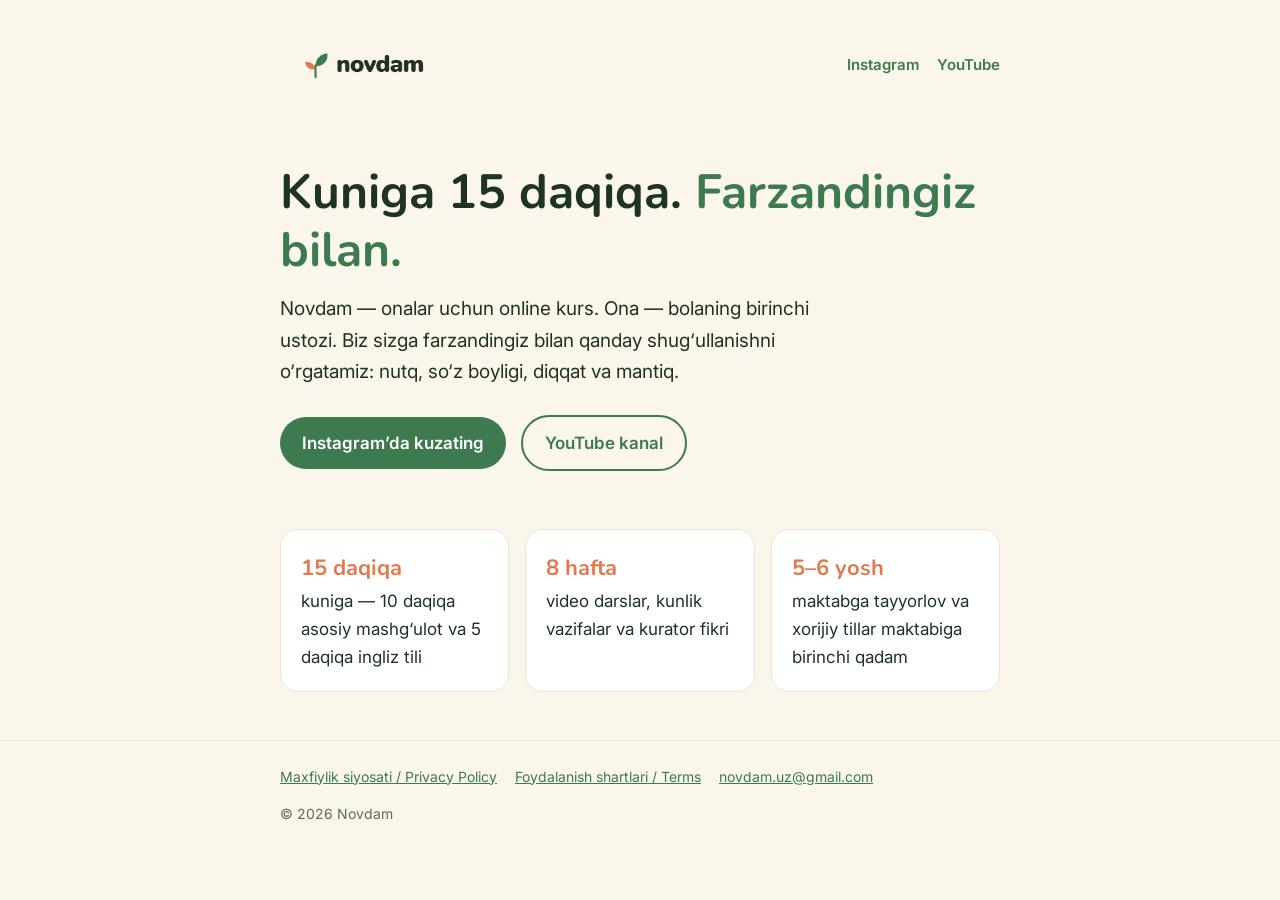
==== index.html @ 69b9dd06 "Novdam sayti: bosh sahifa, maxfiylik siyosati, foydalanish shartlari Co-Authored-By: Claude Opus 5.5" ====
<!doctype html>
<html lang="uz">
<head>
<meta charset="utf-8">
<meta name="viewport" content="width=device-width, initial-scale=1">
<title>Novdam — Kuniga 15 daqiqa. Farzandingiz bilan.</title>
<meta name="description" content="Novdam — onalar uchun online kurs: kuniga 15 daqiqa, 8 hafta. Farzandingiz bilan qanday shug‘ullanishni o‘rganing.">
<link rel="icon" href="favicon.svg" type="image/svg+xml">
<link rel="preconnect" href="https://fonts.googleapis.com">
<link rel="preconnect" href="https://fonts.gstatic.com" crossorigin>
<link href="https://fonts.googleapis.com/css2?family=Inter:wght@400;600&family=Nunito:wght@800&display=swap" rel="stylesheet">
<link rel="stylesheet" href="uslub.css">
</head>
<body>
<header>
  <div class="ichki">
    <a href="/"><img src="logo.png" alt="novdam"></a>
    <nav><a href="https://www.instagram.com/novdam.uz/">Instagram</a><a href="https://www.youtube.com/channel/UC6X9AeDtno-MykF8Jy7cHHg">YouTube</a></nav>
  </div>
</header>

<main class="ichki">
  <section class="bosh">
    <h1>Kuniga 15 daqiqa. <span>Farzandingiz bilan.</span></h1>
    <p>Novdam — onalar uchun online kurs. Ona — bolaning birinchi ustozi. Biz sizga farzandingiz bilan qanday shug‘ullanishni o‘rgatamiz: nutq, so‘z boyligi, diqqat va mantiq.</p>
    <a class="tugma" href="https://www.instagram.com/novdam.uz/">Instagram’da kuzating</a>
    <a class="tugma ikkinchi" href="https://www.youtube.com/channel/UC6X9AeDtno-MykF8Jy7cHHg">YouTube kanal</a>
  </section>

  <section class="kartalar">
    <div class="karta"><b>15 daqiqa</b>kuniga — 10 daqiqa asosiy mashg‘ulot va 5 daqiqa ingliz tili</div>
    <div class="karta"><b>8 hafta</b>video darslar, kunlik vazifalar va kurator fikri</div>
    <div class="karta"><b>5–6 yosh</b>maktabga tayyorlov va xorijiy tillar maktabiga birinchi qadam</div>
  </section>
</main>

<footer>
  <div class="ichki">
    <a href="maxfiylik.html">Maxfiylik siyosati / Privacy Policy</a>
    <a href="shartlar.html">Foydalanish shartlari / Terms</a>
    <a href="mailto:novdam.uz@gmail.com">novdam.uz@gmail.com</a>
    <p>© 2026 Novdam</p>
  </div>
</footer>
</body>
</html>
---- uslub.css ----
:root {
  --barg: #3D7A4F;
  --sut: #FBF6EC;
  --tun: #1E3326;
  --shaftoli: #E07A4F;
  --quyosh: #F4C152;
  --qum: #EFE4D2;
}
* { box-sizing: border-box; }
html { -webkit-text-size-adjust: 100%; }
body {
  margin: 0;
  background: var(--sut);
  color: var(--tun);
  font: 17px/1.65 "Inter", system-ui, -apple-system, "Segoe UI", sans-serif;
}
a { color: var(--barg); }
.ichki { max-width: 760px; margin: 0 auto; padding: 0 20px; }
header { padding: 28px 0 8px; }
header .ichki { display: flex; align-items: center; justify-content: space-between; gap: 16px; }
header img { height: 72px; margin-left: -14px; width: auto; display: block; }
header nav a { margin-left: 18px; text-decoration: none; font-weight: 600; font-size: 15px; }
h1, h2 { font-family: "Nunito", "Inter", sans-serif; line-height: 1.2; }
.bosh { padding: 56px 0 40px; }
.bosh h1 { font-size: clamp(32px, 6vw, 48px); margin: 0 0 14px; }
.bosh h1 span { color: var(--barg); }
.bosh p { font-size: 19px; max-width: 560px; margin: 0 0 28px; }
.tugma {
  display: inline-block; background: var(--barg); color: #fff; text-decoration: none;
  padding: 12px 22px; border-radius: 999px; font-weight: 600; margin: 0 10px 10px 0;
}
.tugma.ikkinchi { background: transparent; color: var(--barg); border: 2px solid var(--barg); }
.kartalar { display: grid; grid-template-columns: repeat(auto-fit, minmax(200px, 1fr)); gap: 16px; padding: 8px 0 48px; }
.karta { background: #fff; border-radius: 18px; padding: 20px; border: 1px solid var(--qum); }
.karta b { display: block; font-family: "Nunito", sans-serif; font-size: 22px; color: var(--shaftoli); }
.matn { padding: 24px 0 48px; }
.matn h1 { font-size: 34px; margin-bottom: 4px; }
.matn h2 { font-size: 22px; margin-top: 34px; }
.matn .sana { color: #5b6b60; font-size: 15px; }
.matn hr { border: 0; border-top: 1px solid var(--qum); margin: 48px 0; }
footer { border-top: 1px solid var(--qum); padding: 24px 0 40px; font-size: 14px; color: #5b6b60; }
footer a { margin-right: 14px; }
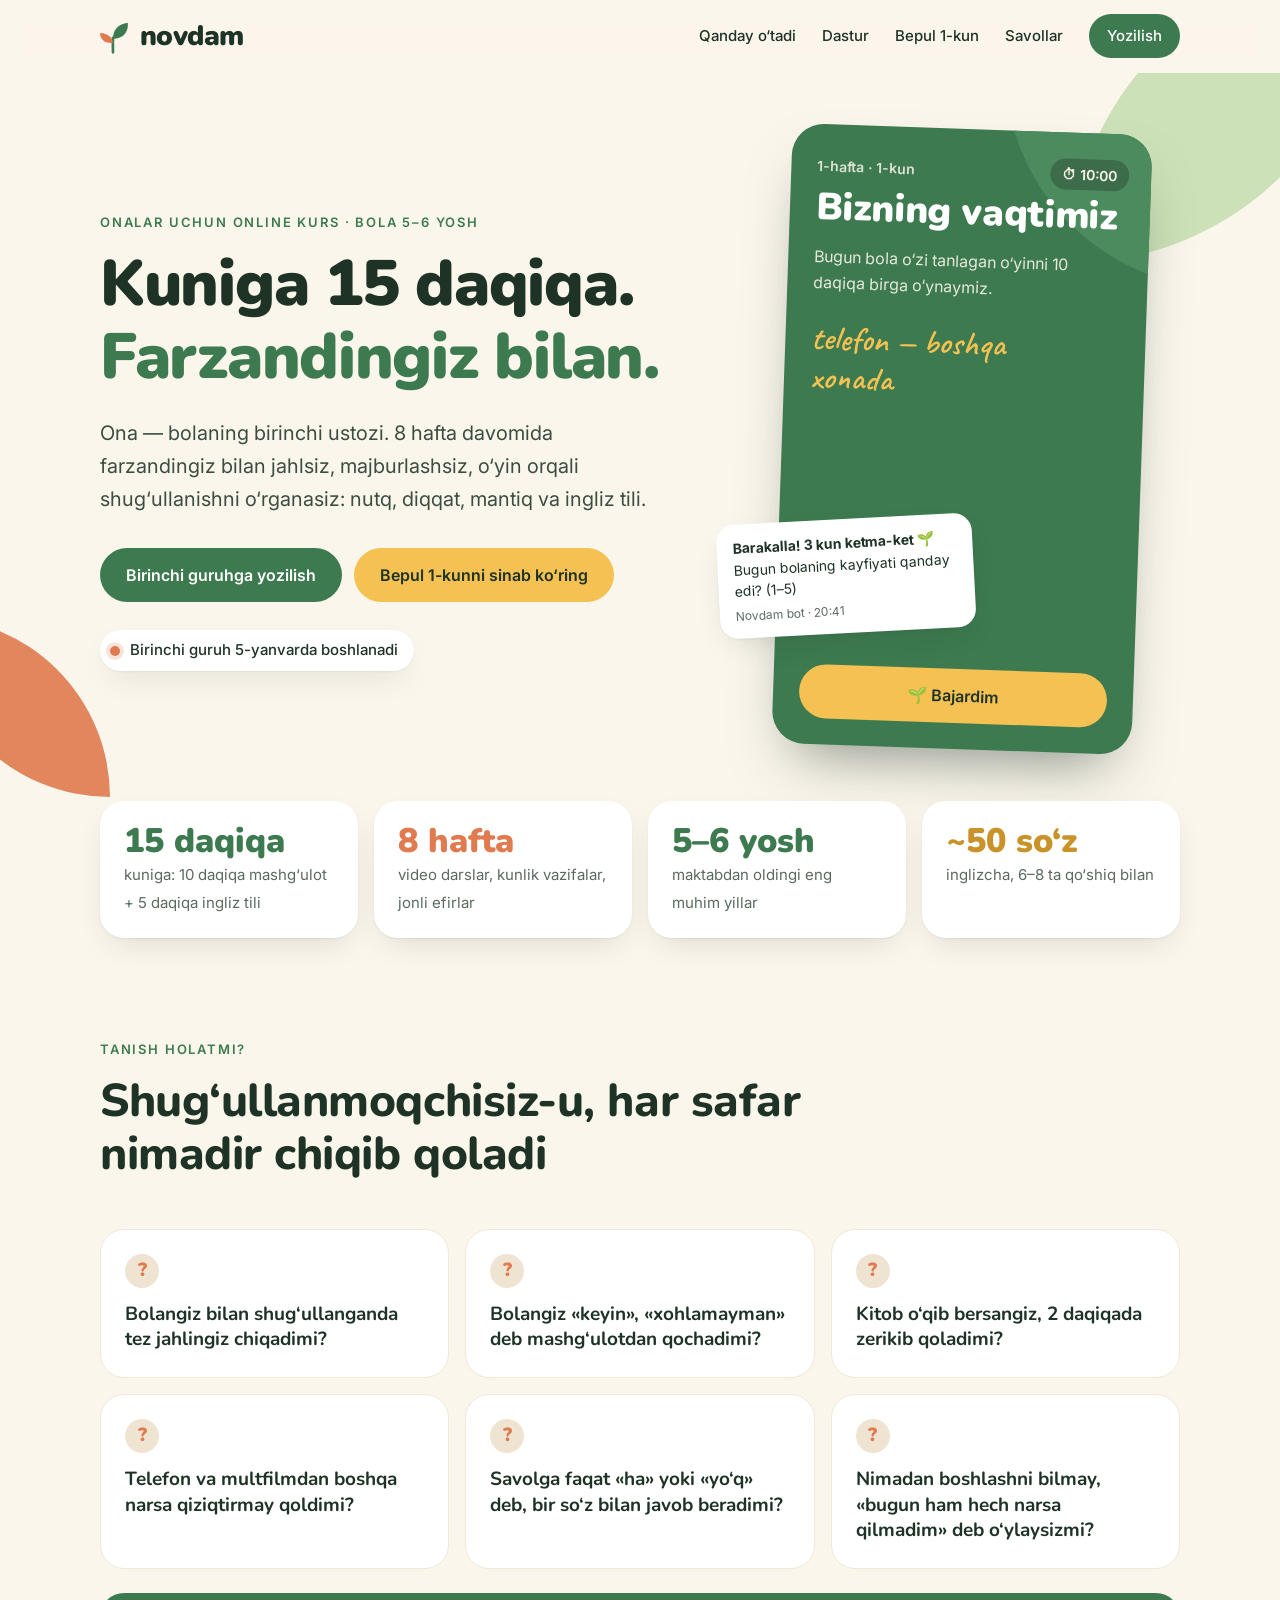
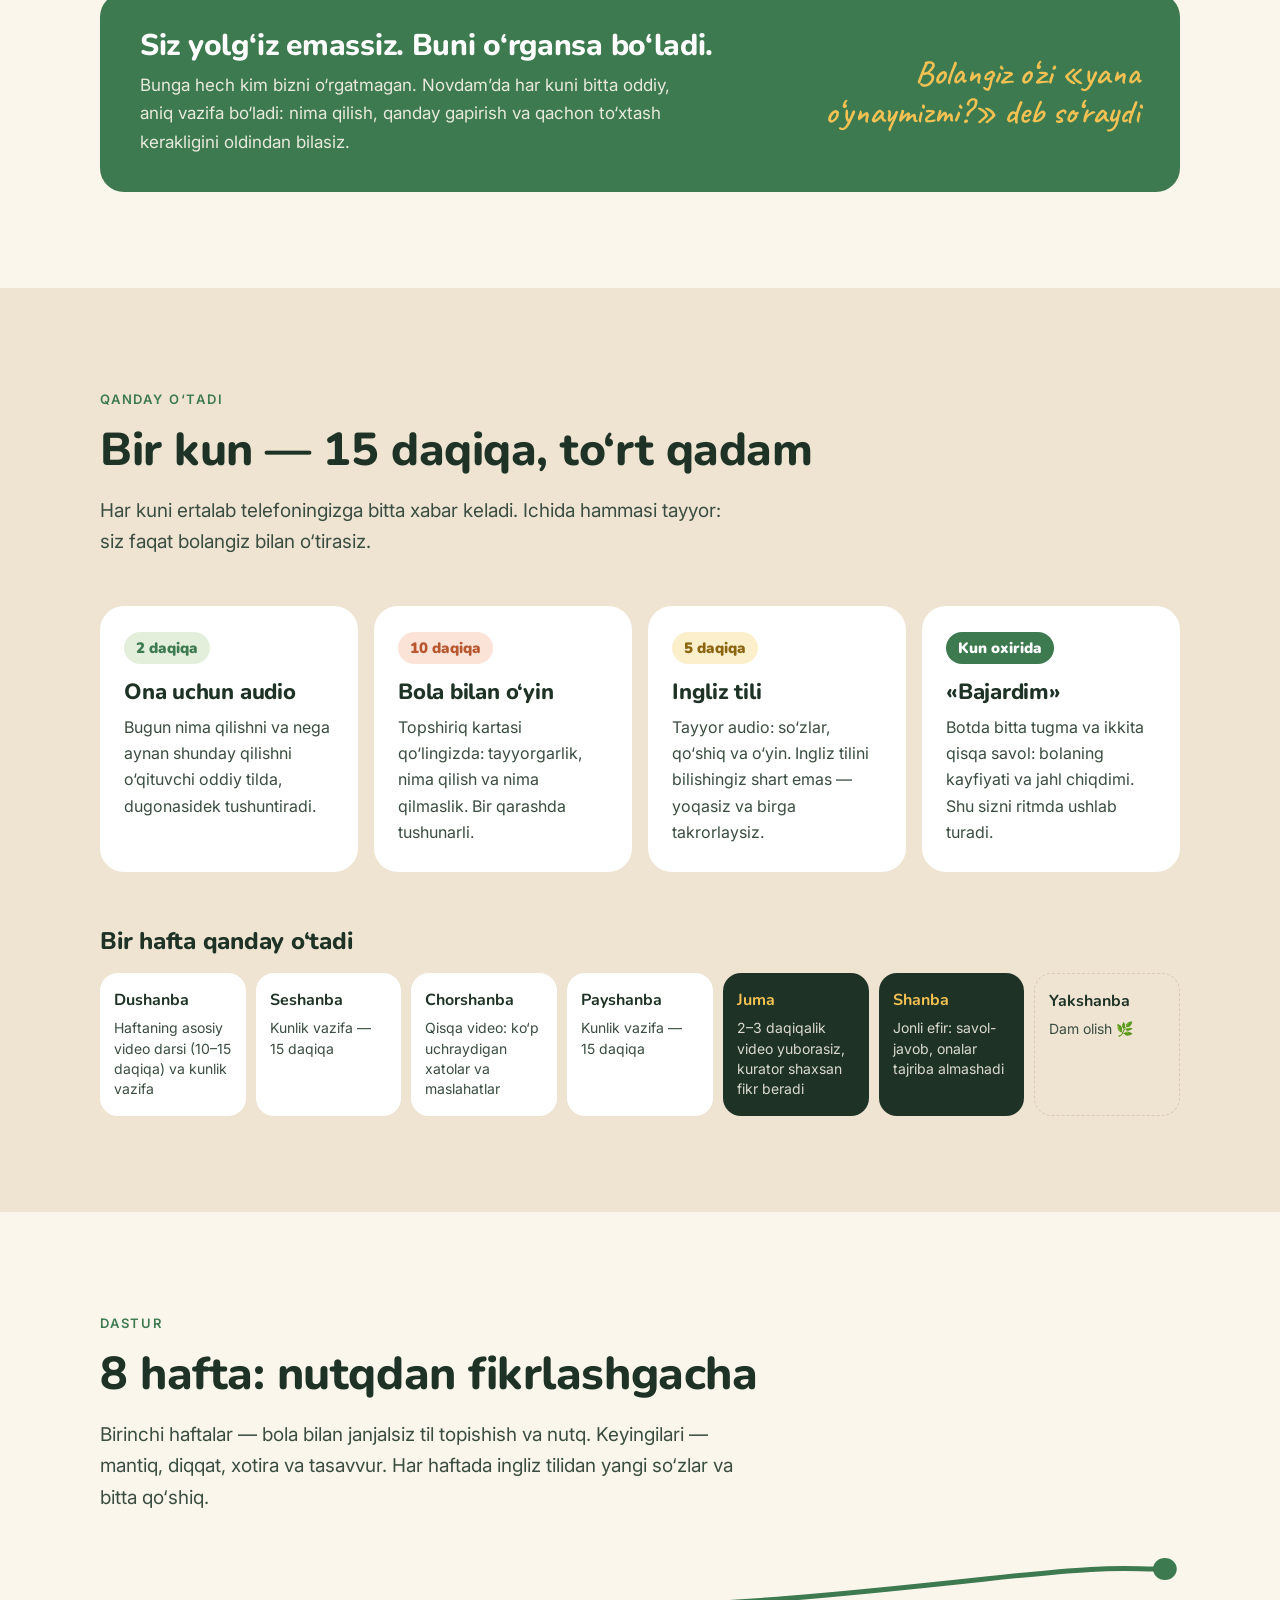
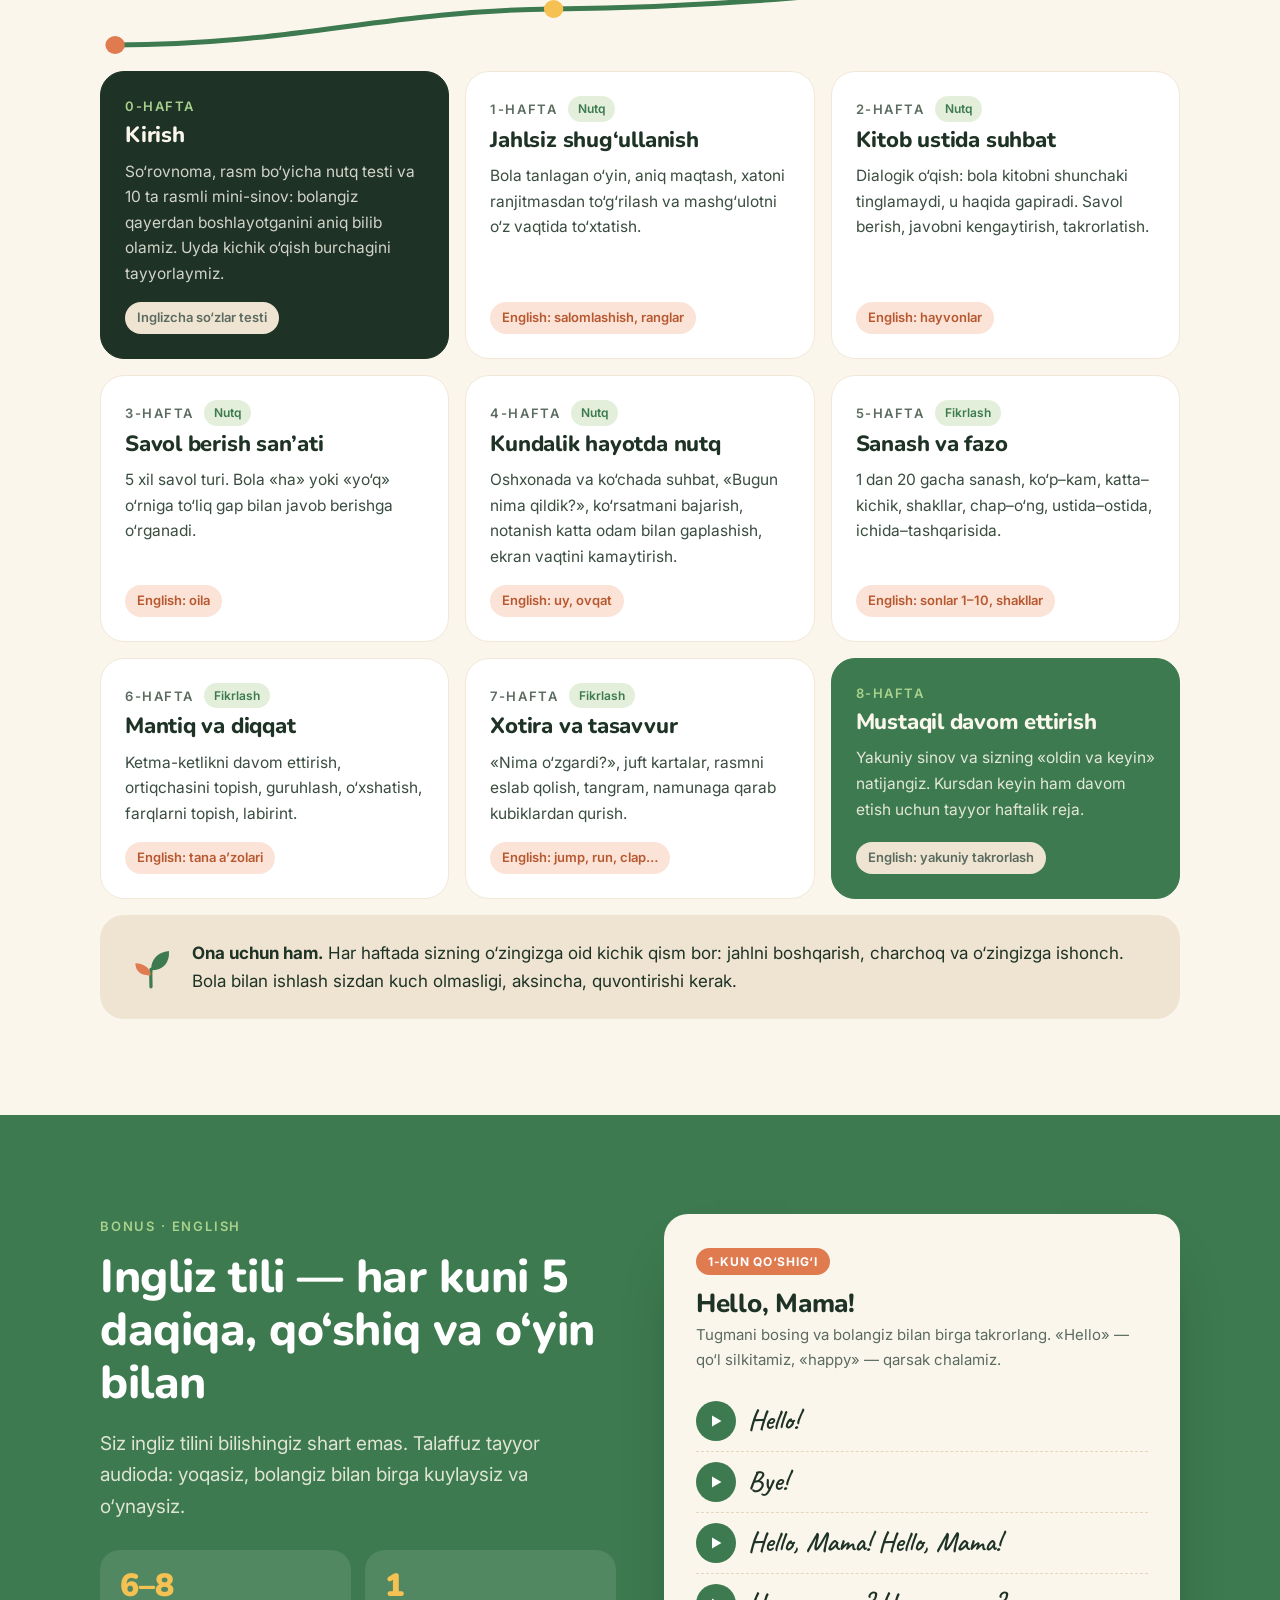
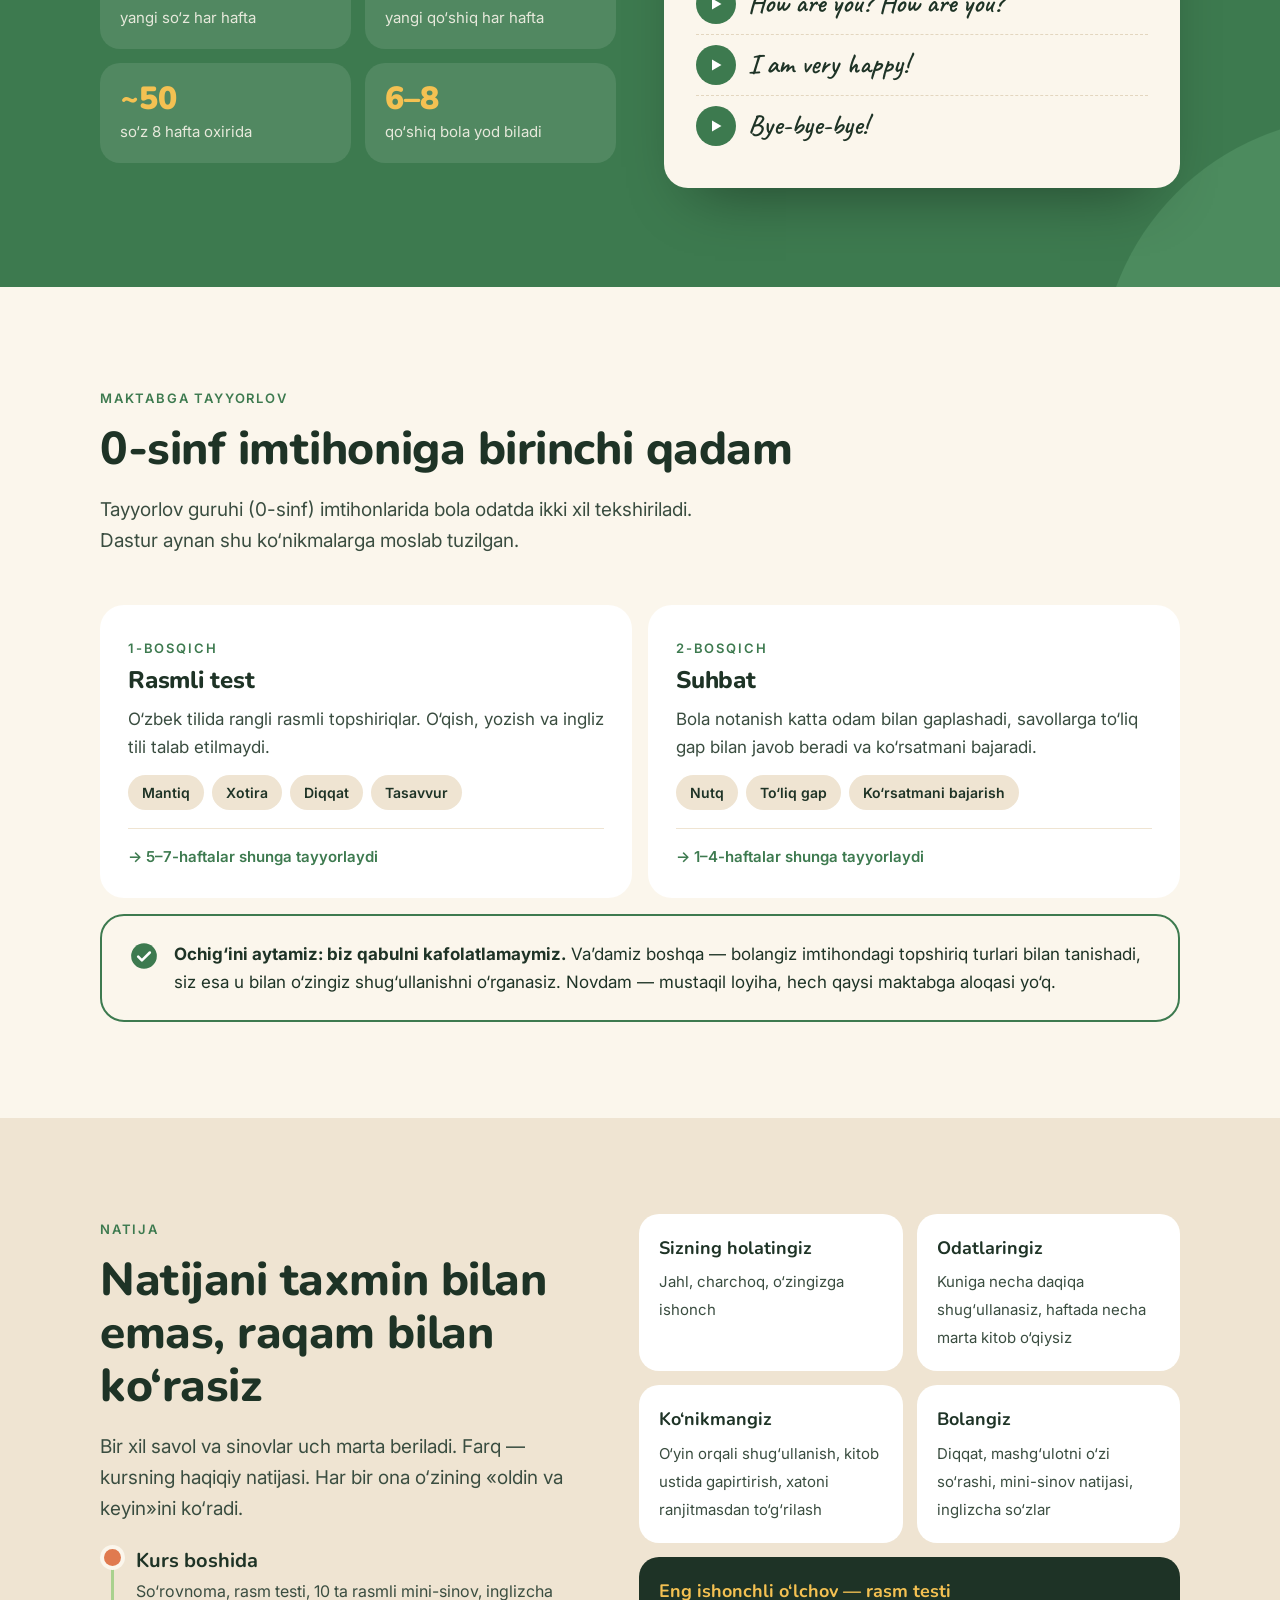
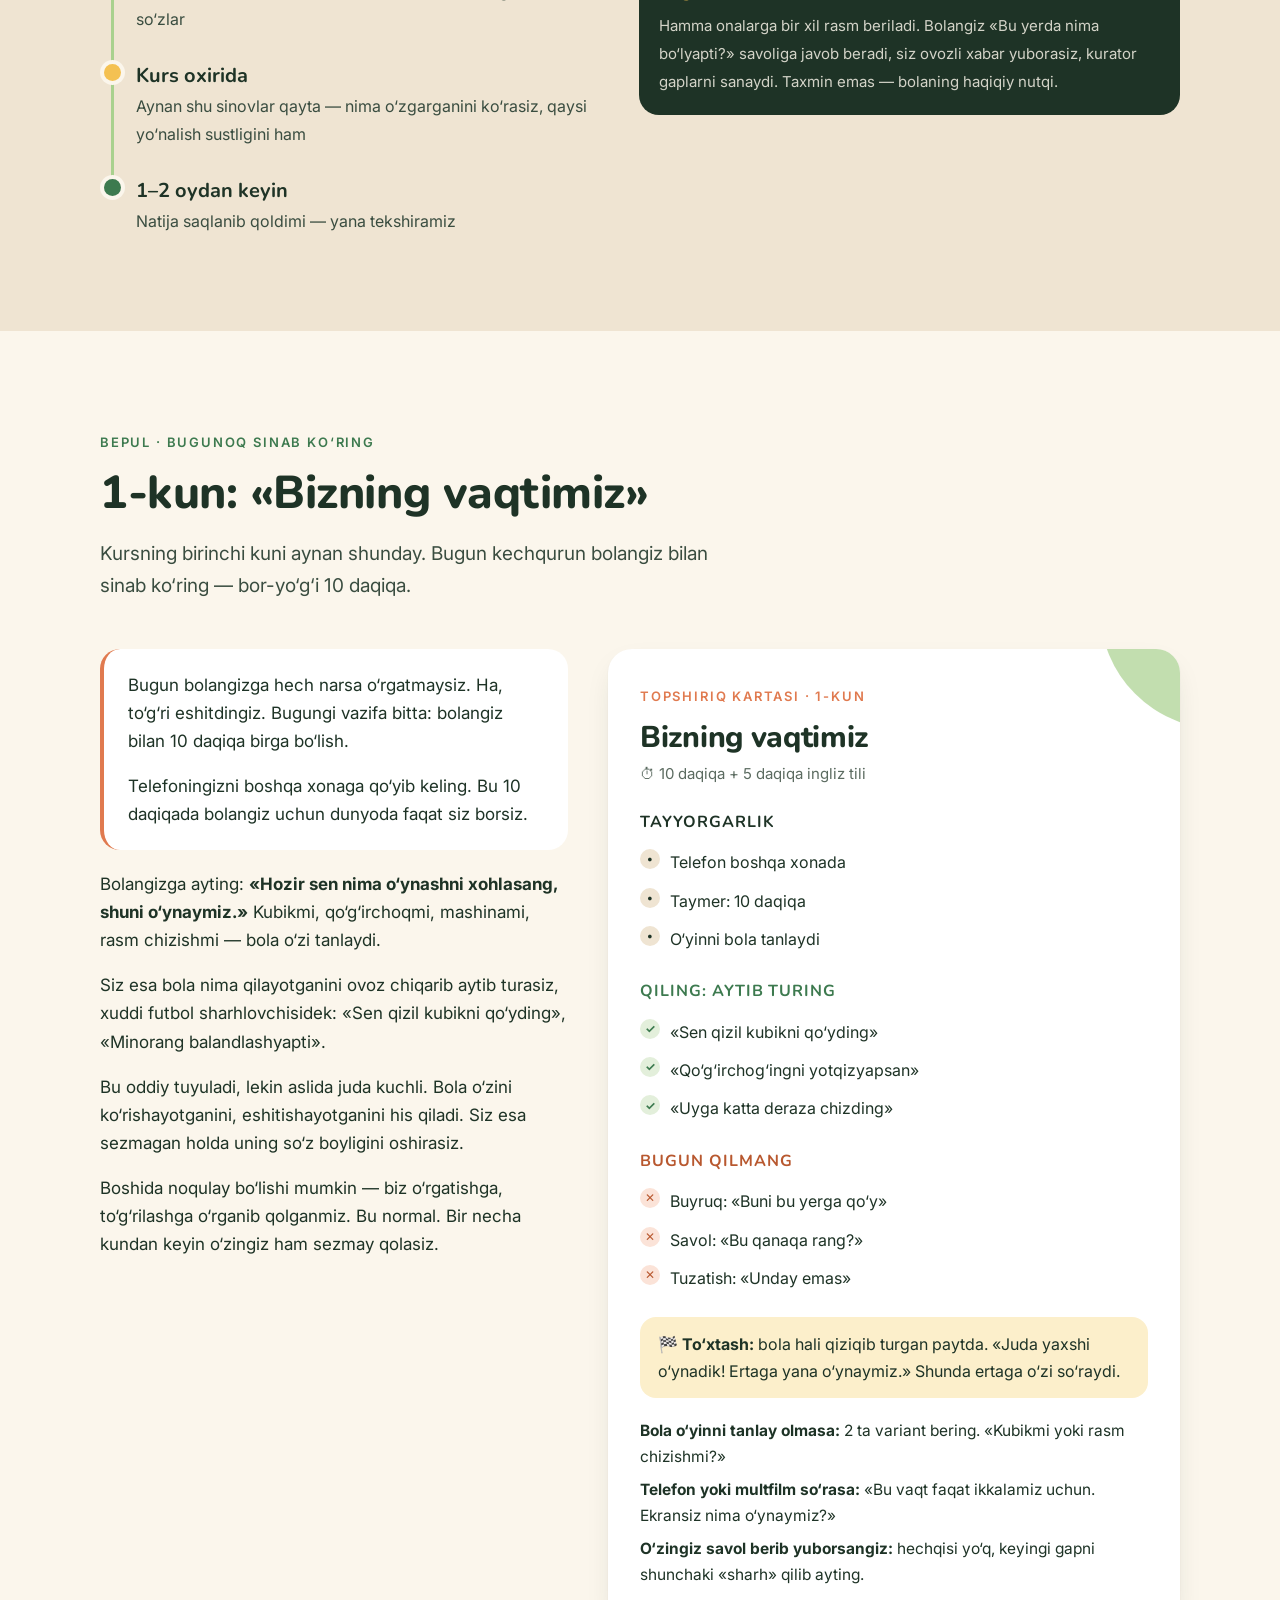
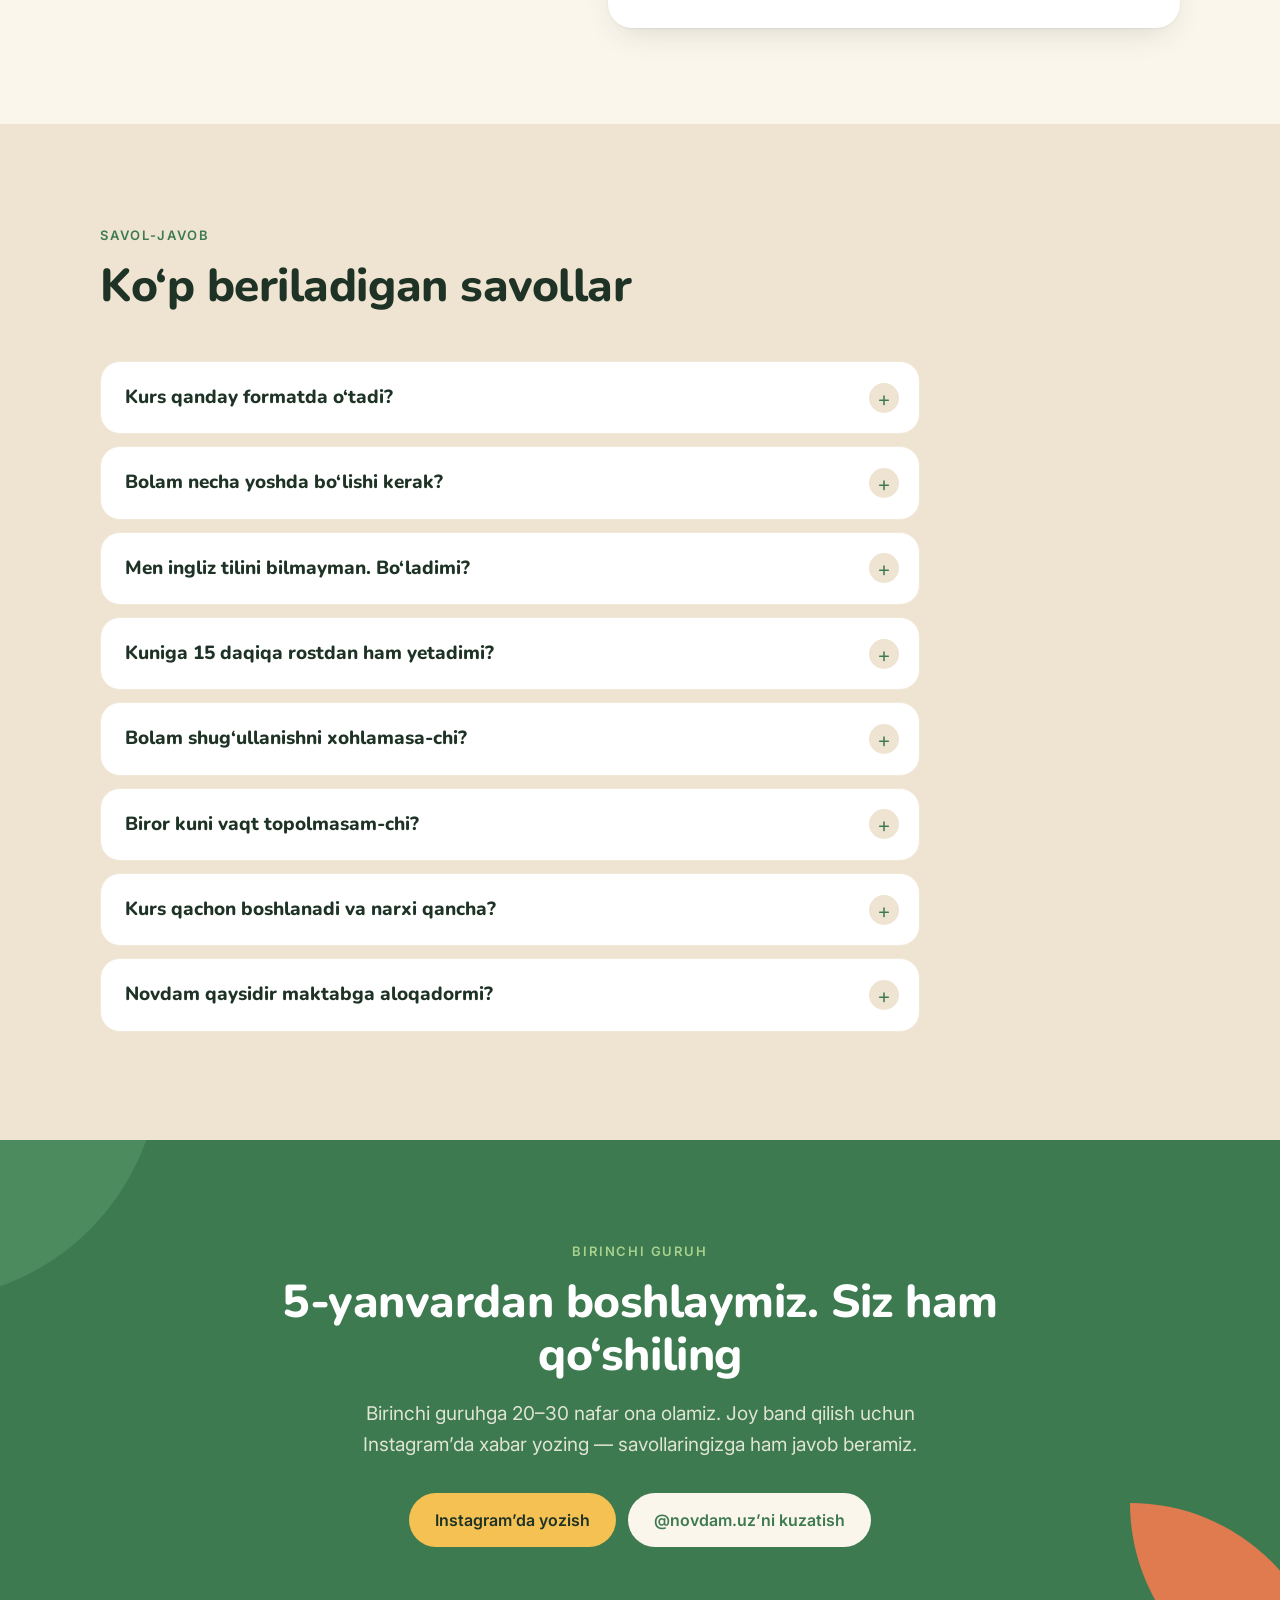
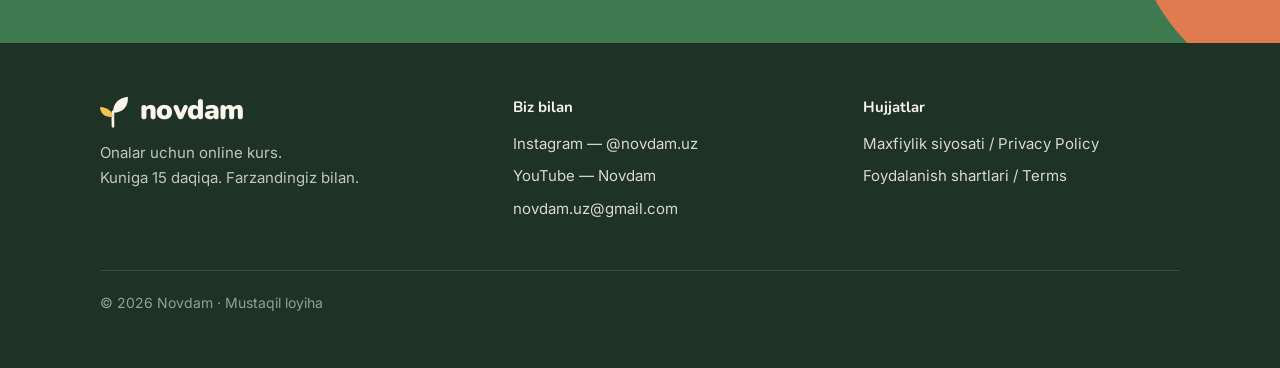
==== commit 78f6b170: "Sayt to'liq yangilandi: brend uslubidagi kurs sahifasi Bosh sahifa: hero, og'riq savollari, kunlik 1" ====
--- a/index.html
+++ b/index.html
@@ -4,43 +4,474 @@
 <meta charset="utf-8">
 <meta name="viewport" content="width=device-width, initial-scale=1">
 <title>Novdam — Kuniga 15 daqiqa. Farzandingiz bilan.</title>
-<meta name="description" content="Novdam — onalar uchun online kurs: kuniga 15 daqiqa, 8 hafta. Farzandingiz bilan qanday shug‘ullanishni o‘rganing.">
+<meta name="description" content="Novdam — onalar uchun online kurs. Kuniga 15 daqiqa, 8 hafta: farzandingiz bilan jahlsiz, majburlashsiz, o‘yin orqali shug‘ullanishni o‘rganasiz. 5–6 yoshli bolalar uchun, ingliz tili bonus bilan.">
+<meta name="theme-color" content="#3D7A4F">
+<link rel="canonical" href="https://novdam.uz/">
+<meta property="og:type" content="website">
+<meta property="og:url" content="https://novdam.uz/">
+<meta property="og:title" content="Novdam — Kuniga 15 daqiqa. Farzandingiz bilan.">
+<meta property="og:description" content="Onalar uchun online kurs: 8 hafta, kuniga 15 daqiqa. Nutq, diqqat, mantiq va ingliz tili — o‘yin orqali.">
+<meta property="og:image" content="https://novdam.uz/og.png">
+<meta property="og:locale" content="uz_UZ">
+<meta name="twitter:card" content="summary_large_image">
 <link rel="icon" href="favicon.svg" type="image/svg+xml">
+<link rel="apple-touch-icon" href="apple-touch-icon.png">
 <link rel="preconnect" href="https://fonts.googleapis.com">
 <link rel="preconnect" href="https://fonts.gstatic.com" crossorigin>
-<link href="https://fonts.googleapis.com/css2?family=Inter:wght@400;600&family=Nunito:wght@800&display=swap" rel="stylesheet">
+<link href="https://fonts.googleapis.com/css2?family=Caveat:wght@600&family=Inter:wght@400;500;600&family=Nunito:wght@700;800;900&display=swap" rel="stylesheet">
 <link rel="stylesheet" href="uslub.css">
+<script>document.documentElement.classList.add('js')</script>
 </head>
 <body>
-<header>
-  <div class="ichki">
-    <a href="/"><img src="logo.png" alt="novdam"></a>
-    <nav><a href="https://www.instagram.com/novdam.uz/">Instagram</a><a href="https://www.youtube.com/channel/UC6X9AeDtno-MykF8Jy7cHHg">YouTube</a></nav>
+
+<svg width="0" height="0" style="position:absolute" aria-hidden="true">
+  <symbol id="belgi" viewBox="0 0 100 100">
+    <path d="M50 93 C50 80 49 68 50 55" fill="none" stroke="#3D7A4F" stroke-width="7" stroke-linecap="round"/>
+    <path d="M50 57 C50 33 64 18 89 15 C91 40 77 57 50 57 Z" fill="#3D7A4F"/>
+    <path d="M50 68 C48 53 36 43 16 42 C16 59 29 70 50 68 Z" fill="#E07A4F"/>
+  </symbol>
+  <symbol id="belgi-oq" viewBox="0 0 100 100">
+    <path d="M50 93 C50 80 49 68 50 55" fill="none" stroke="#FBF6EC" stroke-width="7" stroke-linecap="round"/>
+    <path d="M50 57 C50 33 64 18 89 15 C91 40 77 57 50 57 Z" fill="#FBF6EC"/>
+    <path d="M50 68 C48 53 36 43 16 42 C16 59 29 70 50 68 Z" fill="#F4C152"/>
+  </symbol>
+  <symbol id="barg" viewBox="0 0 100 100"><path d="M0 100 A100 100 0 0 1 100 0 A100 100 0 0 1 0 100 Z"/></symbol>
+  <symbol id="play" viewBox="0 0 16 16"><path d="M4 2.5v11l9.5-5.5z" fill="currentColor"/></symbol>
+</svg>
+
+<header class="sarlavha">
+  <div class="ichki">
+    <a class="logo" href="/" aria-label="Novdam — bosh sahifa"><svg><use href="#belgi"/></svg><span>novdam</span></a>
+    <nav>
+      <a href="#qanday">Qanday o‘tadi</a>
+      <a href="#dastur">Dastur</a>
+      <a href="#bepul">Bepul 1-kun</a>
+      <a href="#savollar">Savollar</a>
+      <a class="tugma" href="https://ig.me/m/novdam.uz">Yozilish</a>
+    </nav>
   </div>
 </header>
 
-<main class="ichki">
-  <section class="bosh">
-    <h1>Kuniga 15 daqiqa. <span>Farzandingiz bilan.</span></h1>
-    <p>Novdam — onalar uchun online kurs. Ona — bolaning birinchi ustozi. Biz sizga farzandingiz bilan qanday shug‘ullanishni o‘rgatamiz: nutq, so‘z boyligi, diqqat va mantiq.</p>
-    <a class="tugma" href="https://www.instagram.com/novdam.uz/">Instagram’da kuzating</a>
-    <a class="tugma ikkinchi" href="https://www.youtube.com/channel/UC6X9AeDtno-MykF8Jy7cHHg">YouTube kanal</a>
-  </section>
-
-  <section class="kartalar">
-    <div class="karta"><b>15 daqiqa</b>kuniga — 10 daqiqa asosiy mashg‘ulot va 5 daqiqa ingliz tili</div>
-    <div class="karta"><b>8 hafta</b>video darslar, kunlik vazifalar va kurator fikri</div>
-    <div class="karta"><b>5–6 yosh</b>maktabga tayyorlov va xorijiy tillar maktabiga birinchi qadam</div>
-  </section>
+<main>
+
+<!-- ============ HERO ============ -->
+<section class="hero">
+  <svg class="barg" style="width:300px;height:300px;right:-90px;top:-110px;fill:#A9D18E;opacity:.55"><use href="#barg"/></svg>
+  <svg class="barg" style="width:180px;height:180px;left:-70px;bottom:40px;fill:#E07A4F;opacity:.9;transform:rotate(90deg)"><use href="#barg"/></svg>
+  <div class="ichki">
+    <div>
+      <span class="yorliq">Onalar uchun online kurs · bola 5–6 yosh</span>
+      <h1>Kuniga 15 daqiqa. <span>Farzandingiz bilan.</span></h1>
+      <p class="lid">Ona — bolaning birinchi ustozi. 8 hafta davomida farzandingiz bilan jahlsiz, majburlashsiz, o‘yin orqali shug‘ullanishni o‘rganasiz: nutq, diqqat, mantiq va ingliz tili.</p>
+      <div class="tugmalar">
+        <a class="tugma" href="https://ig.me/m/novdam.uz">Birinchi guruhga yozilish</a>
+        <a class="tugma quyosh" href="#bepul">Bepul 1-kunni sinab ko‘ring</a>
+      </div>
+      <span class="eslatma"><i></i>Birinchi guruh 5-yanvarda boshlanadi</span>
+    </div>
+
+    <div class="telefon-joy" aria-hidden="true">
+      <div class="story">
+        <small>1-hafta · 1-kun</small>
+        <h3>Bizning vaqtimiz</h3>
+        <p>Bugun bola o‘zi tanlagan o‘yinni 10 daqiqa birga o‘ynaymiz.</p>
+        <span class="taymer">⏱ 10:00</span>
+        <div class="qol">telefon — boshqa<br>xonada</div>
+        <span class="tugma quyosh">🌱 Bajardim</span>
+      </div>
+      <div class="bot-xabar">
+        <b>Barakalla! 3 kun ketma-ket 🌱</b>
+        Bugun bolaning kayfiyati qanday edi? (1–5)
+        <em>Novdam bot · 20:41</em>
+      </div>
+    </div>
+  </div>
+</section>
+
+<div class="ichki">
+  <div class="raqamlar">
+    <div class="raqam"><b>15 daqiqa</b><span>kuniga: 10 daqiqa mashg‘ulot + 5 daqiqa ingliz tili</span></div>
+    <div class="raqam"><b>8 hafta</b><span>video darslar, kunlik vazifalar, jonli efirlar</span></div>
+    <div class="raqam"><b>5–6 yosh</b><span>maktabdan oldingi eng muhim yillar</span></div>
+    <div class="raqam"><b>~50 so‘z</b><span>inglizcha, 6–8 ta qo‘shiq bilan</span></div>
+  </div>
+</div>
+
+<!-- ============ OG'RIQ ============ -->
+<section class="bolim">
+  <div class="ichki">
+    <div class="bosh-qism korin">
+      <span class="yorliq">Tanish holatmi?</span>
+      <h2>Shug‘ullanmoqchisiz-u, har safar nimadir chiqib qoladi</h2>
+    </div>
+    <div class="savollar">
+      <div class="savol korin">Bolangiz bilan shug‘ullanganda tez jahlingiz chiqadimi?</div>
+      <div class="savol korin">Bolangiz «keyin», «xohlamayman» deb mashg‘ulotdan qochadimi?</div>
+      <div class="savol korin">Kitob o‘qib bersangiz, 2 daqiqada zerikib qoladimi?</div>
+      <div class="savol korin">Telefon va multfilmdan boshqa narsa qiziqtirmay qoldimi?</div>
+      <div class="savol korin">Savolga faqat «ha» yoki «yo‘q» deb, bir so‘z bilan javob beradimi?</div>
+      <div class="savol korin">Nimadan boshlashni bilmay, «bugun ham hech narsa qilmadim» deb o‘ylaysizmi?</div>
+    </div>
+    <div class="tasalli korin">
+      <div>
+        <h3>Siz yolg‘iz emassiz. Buni o‘rgansa bo‘ladi.</h3>
+        <p>Bunga hech kim bizni o‘rgatmagan. Novdam’da har kuni bitta oddiy, aniq vazifa bo‘ladi: nima qilish, qanday gapirish va qachon to‘xtash kerakligini oldindan bilasiz.</p>
+      </div>
+      <div class="qol">Bolangiz o‘zi «yana o‘ynaymizmi?» deb so‘raydi</div>
+    </div>
+  </div>
+</section>
+
+<!-- ============ QANDAY O'TADI ============ -->
+<section class="bolim qum" id="qanday">
+  <div class="ichki">
+    <div class="bosh-qism korin">
+      <span class="yorliq">Qanday o‘tadi</span>
+      <h2>Bir kun — 15 daqiqa, to‘rt qadam</h2>
+      <p class="kirish">Har kuni ertalab telefoningizga bitta xabar keladi. Ichida hammasi tayyor: siz faqat bolangiz bilan o‘tirasiz.</p>
+    </div>
+    <div class="qadamlar">
+      <div class="qadam korin"><span class="vaqt">2 daqiqa</span><h3>Ona uchun audio</h3><p>Bugun nima qilishni va nega aynan shunday qilishni o‘qituvchi oddiy tilda, dugonasidek tushuntiradi.</p></div>
+      <div class="qadam korin"><span class="vaqt">10 daqiqa</span><h3>Bola bilan o‘yin</h3><p>Topshiriq kartasi qo‘lingizda: tayyorgarlik, nima qilish va nima qilmaslik. Bir qarashda tushunarli.</p></div>
+      <div class="qadam korin"><span class="vaqt">5 daqiqa</span><h3>Ingliz tili</h3><p>Tayyor audio: so‘zlar, qo‘shiq va o‘yin. Ingliz tilini bilishingiz shart emas — yoqasiz va birga takrorlaysiz.</p></div>
+      <div class="qadam korin"><span class="vaqt">Kun oxirida</span><h3>«Bajardim»</h3><p>Botda bitta tugma va ikkita qisqa savol: bolaning kayfiyati va jahl chiqdimi. Shu sizni ritmda ushlab turadi.</p></div>
+    </div>
+
+    <div class="ritm korin">
+      <h3>Bir hafta qanday o‘tadi</h3>
+      <div class="kunlar">
+        <div class="kun"><b>Dushanba</b>Haftaning asosiy video darsi (10–15 daqiqa) va kunlik vazifa</div>
+        <div class="kun"><b>Seshanba</b>Kunlik vazifa — 15 daqiqa</div>
+        <div class="kun"><b>Chorshanba</b>Qisqa video: ko‘p uchraydigan xatolar va maslahatlar</div>
+        <div class="kun"><b>Payshanba</b>Kunlik vazifa — 15 daqiqa</div>
+        <div class="kun urgu"><b>Juma</b>2–3 daqiqalik video yuborasiz, kurator shaxsan fikr beradi</div>
+        <div class="kun urgu"><b>Shanba</b>Jonli efir: savol-javob, onalar tajriba almashadi</div>
+        <div class="kun dam"><b>Yakshanba</b>Dam olish 🌿</div>
+      </div>
+    </div>
+  </div>
+</section>
+
+<!-- ============ DASTUR ============ -->
+<section class="bolim" id="dastur">
+  <div class="ichki">
+    <div class="bosh-qism korin">
+      <span class="yorliq">Dastur</span>
+      <h2>8 hafta: nutqdan fikrlashgacha</h2>
+      <p class="kirish">Birinchi haftalar — bola bilan janjalsiz til topishish va nutq. Keyingilari — mantiq, diqqat, xotira va tasavvur. Har haftada ingliz tilidan yangi so‘zlar va bitta qo‘shiq.</p>
+    </div>
+
+    <svg class="osish korin" viewBox="0 0 1000 110" preserveAspectRatio="none" aria-hidden="true">
+      <path d="M14 92 C 180 92, 260 58, 420 56 S 700 40, 820 26 S 940 16, 986 16" fill="none" stroke="#3D7A4F" stroke-width="5" stroke-linecap="round" vector-effect="non-scaling-stroke"/>
+      <circle cx="14" cy="92" r="9" fill="#E07A4F"/>
+      <circle cx="420" cy="56" r="9" fill="#F4C152"/>
+      <circle cx="986" cy="16" r="11" fill="#3D7A4F"/>
+    </svg>
+
+    <div class="haftalar">
+      <div class="hafta boshi korin">
+        <span class="raqami">0-hafta</span>
+        <h3>Kirish</h3>
+        <p>So‘rovnoma, rasm bo‘yicha nutq testi va 10 ta rasmli mini-sinov: bolangiz qayerdan boshlayotganini aniq bilib olamiz. Uyda kichik o‘qish burchagini tayyorlaymiz.</p>
+        <span class="en yoq">Inglizcha so‘zlar testi</span>
+      </div>
+      <div class="hafta korin">
+        <span class="raqami">1-hafta <span class="guruh-belgi">Nutq</span></span>
+        <h3>Jahlsiz shug‘ullanish</h3>
+        <p>Bola tanlagan o‘yin, aniq maqtash, xatoni ranjitmasdan to‘g‘rilash va mashg‘ulotni o‘z vaqtida to‘xtatish.</p>
+        <span class="en">English: salomlashish, ranglar</span>
+      </div>
+      <div class="hafta korin">
+        <span class="raqami">2-hafta <span class="guruh-belgi">Nutq</span></span>
+        <h3>Kitob ustida suhbat</h3>
+        <p>Dialogik o‘qish: bola kitobni shunchaki tinglamaydi, u haqida gapiradi. Savol berish, javobni kengaytirish, takrorlatish.</p>
+        <span class="en">English: hayvonlar</span>
+      </div>
+      <div class="hafta korin">
+        <span class="raqami">3-hafta <span class="guruh-belgi">Nutq</span></span>
+        <h3>Savol berish san’ati</h3>
+        <p>5 xil savol turi. Bola «ha» yoki «yo‘q» o‘rniga to‘liq gap bilan javob berishga o‘rganadi.</p>
+        <span class="en">English: oila</span>
+      </div>
+      <div class="hafta korin">
+        <span class="raqami">4-hafta <span class="guruh-belgi">Nutq</span></span>
+        <h3>Kundalik hayotda nutq</h3>
+        <p>Oshxonada va ko‘chada suhbat, «Bugun nima qildik?», ko‘rsatmani bajarish, notanish katta odam bilan gaplashish, ekran vaqtini kamaytirish.</p>
+        <span class="en">English: uy, ovqat</span>
+      </div>
+      <div class="hafta korin">
+        <span class="raqami">5-hafta <span class="guruh-belgi">Fikrlash</span></span>
+        <h3>Sanash va fazo</h3>
+        <p>1 dan 20 gacha sanash, ko‘p–kam, katta–kichik, shakllar, chap–o‘ng, ustida–ostida, ichida–tashqarisida.</p>
+        <span class="en">English: sonlar 1–10, shakllar</span>
+      </div>
+      <div class="hafta korin">
+        <span class="raqami">6-hafta <span class="guruh-belgi">Fikrlash</span></span>
+        <h3>Mantiq va diqqat</h3>
+        <p>Ketma-ketlikni davom ettirish, ortiqchasini topish, guruhlash, o‘xshatish, farqlarni topish, labirint.</p>
+        <span class="en">English: tana a’zolari</span>
+      </div>
+      <div class="hafta korin">
+        <span class="raqami">7-hafta <span class="guruh-belgi">Fikrlash</span></span>
+        <h3>Xotira va tasavvur</h3>
+        <p>«Nima o‘zgardi?», juft kartalar, rasmni eslab qolish, tangram, namunaga qarab kubiklardan qurish.</p>
+        <span class="en">English: jump, run, clap…</span>
+      </div>
+      <div class="hafta oxiri korin">
+        <span class="raqami">8-hafta</span>
+        <h3>Mustaqil davom ettirish</h3>
+        <p>Yakuniy sinov va sizning «oldin va keyin» natijangiz. Kursdan keyin ham davom etish uchun tayyor haftalik reja.</p>
+        <span class="en yoq">English: yakuniy takrorlash</span>
+      </div>
+    </div>
+
+    <div class="ona-uchun korin">
+      <svg aria-hidden="true"><use href="#belgi"/></svg>
+      <p><b>Ona uchun ham.</b> Har haftada sizning o‘zingizga oid kichik qism bor: jahlni boshqarish, charchoq va o‘zingizga ishonch. Bola bilan ishlash sizdan kuch olmasligi, aksincha, quvontirishi kerak.</p>
+    </div>
+  </div>
+</section>
+
+<!-- ============ INGLIZ TILI ============ -->
+<section class="bolim yashil" id="ingliz">
+  <svg class="barg" style="width:260px;height:260px;right:-80px;bottom:-90px;fill:#4C8B5E"><use href="#barg"/></svg>
+  <div class="ichki ingliz">
+    <div class="korin">
+      <span class="yorliq">Bonus · English</span>
+      <h2 style="color:#fff">Ingliz tili — har kuni 5 daqiqa, qo‘shiq va o‘yin bilan</h2>
+      <p class="kirish">Siz ingliz tilini bilishingiz shart emas. Talaffuz tayyor audioda: yoqasiz, bolangiz bilan birga kuylaysiz va o‘ynaysiz.</p>
+      <div class="en-raqamlar">
+        <div><b>6–8</b><span>yangi so‘z har hafta</span></div>
+        <div><b>1</b><span>yangi qo‘shiq har hafta</span></div>
+        <div><b>~50</b><span>so‘z 8 hafta oxirida</span></div>
+        <div><b>6–8</b><span>qo‘shiq bola yod biladi</span></div>
+      </div>
+    </div>
+
+    <div class="qoshiq korin">
+      <span class="belgi">1-KUN QO‘SHIG‘I</span>
+      <h3>Hello, Mama!</h3>
+      <p class="izoh">Tugmani bosing va bolangiz bilan birga takrorlang. «Hello» — qo‘l silkitamiz, «happy» — qarsak chalamiz.</p>
+      <div class="qator"><button class="ijro" data-audio="audio/01_hello.mp3" aria-label="Tinglash: Hello"><svg><use href="#play"/></svg></button><span>Hello!</span></div>
+      <div class="qator"><button class="ijro" data-audio="audio/02_bye.mp3" aria-label="Tinglash: Bye"><svg><use href="#play"/></svg></button><span>Bye!</span></div>
+      <div class="qator"><button class="ijro" data-audio="audio/06_hello_mama.mp3" aria-label="Tinglash: Hello, Mama"><svg><use href="#play"/></svg></button><span>Hello, Mama! Hello, Mama!</span></div>
+      <div class="qator"><button class="ijro" data-audio="audio/07_how_are_you.mp3" aria-label="Tinglash: How are you"><svg><use href="#play"/></svg></button><span>How are you? How are you?</span></div>
+      <div class="qator"><button class="ijro" data-audio="audio/08_i_am_very_happy.mp3" aria-label="Tinglash: I am very happy"><svg><use href="#play"/></svg></button><span>I am very happy!</span></div>
+      <div class="qator"><button class="ijro" data-audio="audio/03_bye-bye.mp3" aria-label="Tinglash: Bye-bye"><svg><use href="#play"/></svg></button><span>Bye-bye-bye!</span></div>
+    </div>
+  </div>
+</section>
+
+<!-- ============ MAKTABGA TAYYORLOV ============ -->
+<section class="bolim" id="maktab">
+  <div class="ichki">
+    <div class="bosh-qism korin">
+      <span class="yorliq">Maktabga tayyorlov</span>
+      <h2>0-sinf imtihoniga birinchi qadam</h2>
+      <p class="kirish">Tayyorlov guruhi (0-sinf) imtihonlarida bola odatda ikki xil tekshiriladi. Dastur aynan shu ko‘nikmalarga moslab tuzilgan.</p>
+    </div>
+    <div class="ikki">
+      <div class="bosqich korin">
+        <span class="yorliq">1-bosqich</span>
+        <h3>Rasmli test</h3>
+        <p>O‘zbek tilida rangli rasmli topshiriqlar. O‘qish, yozish va ingliz tili talab etilmaydi.</p>
+        <div class="teglar"><span>Mantiq</span><span>Xotira</span><span>Diqqat</span><span>Tasavvur</span></div>
+        <div class="mos">→ 5–7-haftalar shunga tayyorlaydi</div>
+      </div>
+      <div class="bosqich korin">
+        <span class="yorliq">2-bosqich</span>
+        <h3>Suhbat</h3>
+        <p>Bola notanish katta odam bilan gaplashadi, savollarga to‘liq gap bilan javob beradi va ko‘rsatmani bajaradi.</p>
+        <div class="teglar"><span>Nutq</span><span>To‘liq gap</span><span>Ko‘rsatmani bajarish</span></div>
+        <div class="mos">→ 1–4-haftalar shunga tayyorlaydi</div>
+      </div>
+    </div>
+    <div class="halol korin">
+      <svg viewBox="0 0 24 24" aria-hidden="true"><circle cx="12" cy="12" r="11" fill="#3D7A4F"/><path d="M7 12.5l3.2 3.2L17 9" fill="none" stroke="#fff" stroke-width="2.2" stroke-linecap="round" stroke-linejoin="round"/></svg>
+      <p><b>Ochig‘ini aytamiz: biz qabulni kafolatlamaymiz.</b> Va’damiz boshqa — bolangiz imtihondagi topshiriq turlari bilan tanishadi, siz esa u bilan o‘zingiz shug‘ullanishni o‘rganasiz. Novdam — mustaqil loyiha, hech qaysi maktabga aloqasi yo‘q.</p>
+    </div>
+  </div>
+</section>
+
+<!-- ============ NATIJANI O'LCHASH ============ -->
+<section class="bolim qum" id="natija">
+  <div class="ichki olchov">
+    <div class="korin">
+      <span class="yorliq">Natija</span>
+      <h2>Natijani taxmin bilan emas, raqam bilan ko‘rasiz</h2>
+      <p class="kirish">Bir xil savol va sinovlar uch marta beriladi. Farq — kursning haqiqiy natijasi. Har bir ona o‘zining «oldin va keyin»ini ko‘radi.</p>
+      <div class="vaqt-chizig">
+        <div class="nuqta"><b>Kurs boshida</b><span>So‘rovnoma, rasm testi, 10 ta rasmli mini-sinov, inglizcha so‘zlar</span></div>
+        <div class="nuqta"><b>Kurs oxirida</b><span>Aynan shu sinovlar qayta — nima o‘zgarganini ko‘rasiz, qaysi yo‘nalish sustligini ham</span></div>
+        <div class="nuqta"><b>1–2 oydan keyin</b><span>Natija saqlanib qoldimi — yana tekshiramiz</span></div>
+      </div>
+    </div>
+    <div class="olchanadi korin">
+      <div><b>Sizning holatingiz</b><span>Jahl, charchoq, o‘zingizga ishonch</span></div>
+      <div><b>Odatlaringiz</b><span>Kuniga necha daqiqa shug‘ullanasiz, haftada necha marta kitob o‘qiysiz</span></div>
+      <div><b>Ko‘nikmangiz</b><span>O‘yin orqali shug‘ullanish, kitob ustida gapirtirish, xatoni ranjitmasdan to‘g‘rilash</span></div>
+      <div><b>Bolangiz</b><span>Diqqat, mashg‘ulotni o‘zi so‘rashi, mini-sinov natijasi, inglizcha so‘zlar</span></div>
+      <div class="keng"><b>Eng ishonchli o‘lchov — rasm testi</b><span>Hamma onalarga bir xil rasm beriladi. Bolangiz «Bu yerda nima bo‘lyapti?» savoliga javob beradi, siz ovozli xabar yuborasiz, kurator gaplarni sanaydi. Taxmin emas — bolaning haqiqiy nutqi.</span></div>
+    </div>
+  </div>
+</section>
+
+<!-- ============ BEPUL 1-KUN ============ -->
+<section class="bolim" id="bepul">
+  <div class="ichki">
+    <div class="bosh-qism korin">
+      <span class="yorliq">Bepul · bugunoq sinab ko‘ring</span>
+      <h2>1-kun: «Bizning vaqtimiz»</h2>
+      <p class="kirish">Kursning birinchi kuni aynan shunday. Bugun kechqurun bolangiz bilan sinab ko‘ring — bor-yo‘g‘i 10 daqiqa.</p>
+    </div>
+    <div class="kun1">
+      <div class="audio-matn korin">
+        <blockquote>
+          <p>Bugun bolangizga hech narsa o‘rgatmaysiz. Ha, to‘g‘ri eshitdingiz. Bugungi vazifa bitta: bolangiz bilan 10 daqiqa birga bo‘lish.</p>
+          <p>Telefoningizni boshqa xonaga qo‘yib keling. Bu 10 daqiqada bolangiz uchun dunyoda faqat siz borsiz.</p>
+        </blockquote>
+        <p>Bolangizga ayting: <b>«Hozir sen nima o‘ynashni xohlasang, shuni o‘ynaymiz.»</b> Kubikmi, qo‘g‘irchoqmi, mashinami, rasm chizishmi — bola o‘zi tanlaydi.</p>
+        <p>Siz esa bola nima qilayotganini ovoz chiqarib aytib turasiz, xuddi futbol sharhlovchisidek: «Sen qizil kubikni qo‘yding», «Minorang balandlashyapti».</p>
+        <p>Bu oddiy tuyuladi, lekin aslida juda kuchli. Bola o‘zini ko‘rishayotganini, eshitishayotganini his qiladi. Siz esa sezmagan holda uning so‘z boyligini oshirasiz.</p>
+        <p>Boshida noqulay bo‘lishi mumkin — biz o‘rgatishga, to‘g‘rilashga o‘rganib qolganmiz. Bu normal. Bir necha kundan keyin o‘zingiz ham sezmay qolasiz.</p>
+      </div>
+
+      <div class="karta-topshiriq korin">
+        <span class="yorliq">Topshiriq kartasi · 1-kun</span>
+        <h3>Bizning vaqtimiz</h3>
+        <div class="vaqtlar">⏱ 10 daqiqa + 5 daqiqa ingliz tili</div>
+
+        <div class="blok tay">
+          <h4>Tayyorgarlik</h4>
+          <ul><li>Telefon boshqa xonada</li><li>Taymer: 10 daqiqa</li><li>O‘yinni bola tanlaydi</li></ul>
+        </div>
+        <div class="blok ha">
+          <h4>Qiling: aytib turing</h4>
+          <ul><li>«Sen qizil kubikni qo‘yding»</li><li>«Qo‘g‘irchog‘ingni yotqizyapsan»</li><li>«Uyga katta deraza chizding»</li></ul>
+        </div>
+        <div class="blok yoq">
+          <h4>Bugun qilmang</h4>
+          <ul><li>Buyruq: «Buni bu yerga qo‘y»</li><li>Savol: «Bu qanaqa rang?»</li><li>Tuzatish: «Unday emas»</li></ul>
+        </div>
+        <div class="toxtash">🏁 <b>To‘xtash:</b> bola hali qiziqib turgan paytda. «Juda yaxshi o‘ynadik! Ertaga yana o‘ynaymiz.» Shunda ertaga o‘zi so‘raydi.</div>
+        <div class="agar">
+          <p><b>Bola o‘yinni tanlay olmasa:</b> 2 ta variant bering. «Kubikmi yoki rasm chizishmi?»</p>
+          <p><b>Telefon yoki multfilm so‘rasa:</b> «Bu vaqt faqat ikkalamiz uchun. Ekransiz nima o‘ynaymiz?»</p>
+          <p><b>O‘zingiz savol berib yuborsangiz:</b> hechqisi yo‘q, keyingi gapni shunchaki «sharh» qilib ayting.</p>
+        </div>
+      </div>
+    </div>
+  </div>
+</section>
+
+<!-- ============ SAVOLLAR ============ -->
+<section class="bolim qum" id="savollar">
+  <div class="ichki">
+    <div class="bosh-qism korin">
+      <span class="yorliq">Savol-javob</span>
+      <h2>Ko‘p beriladigan savollar</h2>
+    </div>
+    <div class="faq">
+      <details class="korin">
+        <summary>Kurs qanday formatda o‘tadi?</summary>
+        <div><p>To‘liq online, telefon orqali. Har kuni ertalab bitta xabar keladi: ona uchun qisqa audio, topshiriq kartasi va ingliz tili audiosi. Dushanba kuni — haftalik video dars, juma kuni — kuratorga qisqa video-hisobot, shanba kuni — jonli efirda savol-javob.</p></div>
+      </details>
+      <details class="korin">
+        <summary>Bolam necha yoshda bo‘lishi kerak?</summary>
+        <div><p>Dastur 5–6 yoshli bolalar uchun tuzilgan — maktabdan oldingi bir-ikki yil. Mashg‘ulotlar o‘zbek tilida, ingliz tili qismidan tashqari.</p></div>
+      </details>
+      <details class="korin">
+        <summary>Men ingliz tilini bilmayman. Bo‘ladimi?</summary>
+        <div><p>Albatta. Talaffuz tayyor audioda beriladi: siz uni yoqib qo‘yasiz va bolangiz bilan birga takrorlaysiz, kuylaysiz, o‘ynaysiz. Yuqorida 1-kun qo‘shig‘ini eshitib ko‘rishingiz mumkin.</p></div>
+      </details>
+      <details class="korin">
+        <summary>Kuniga 15 daqiqa rostdan ham yetadimi?</summary>
+        <div><p>Muhimi — har kuni. Haftada 6 kun, 8 hafta davomida bu 12 soatdan ortiq faqat bolangizga ajratilgan, telefonsiz vaqt. Qisqa mashg‘ulotni bola zerikmasdan bajaradi, siz esa charchamaysiz.</p></div>
+      </details>
+      <details class="korin">
+        <summary>Bolam shug‘ullanishni xohlamasa-chi?</summary>
+        <div><p>Kurs aynan shundan boshlanadi. 1-hafta — jahlsiz, majburlashsiz shug‘ullanish: o‘yinni bola tanlaydi, siz aniq maqtaysiz va mashg‘ulotni u hali qiziqib turganda to‘xtatasiz. Shunda ertasi kuni o‘zi so‘raydi.</p></div>
+      </details>
+      <details class="korin">
+        <summary>Biror kuni vaqt topolmasam-chi?</summary>
+        <div><p>Hechqisi yo‘q, bu hammada bo‘ladi. 10 daqiqa bo‘lmasa, 5 daqiqa ham yetadi. Muhimi — uzilib qolmaslik. Bot sizga o‘zingiz tanlagan vaqtdan oldin eslatib turadi.</p></div>
+      </details>
+      <details class="korin">
+        <summary>Kurs qachon boshlanadi va narxi qancha?</summary>
+        <div><p>Birinchi guruh 5-yanvarda boshlanadi (0-hafta — kirish). Birinchi guruh onalari uchun shartlar imtiyozli: evaziga so‘rovnomalarni to‘ldirib, fikringizni bildirasiz va dasturni birga yaxshilaymiz. Batafsil ma’lumot uchun <a href="https://ig.me/m/novdam.uz">Instagram’da yozing</a>.</p></div>
+      </details>
+      <details class="korin">
+        <summary>Novdam qaysidir maktabga aloqadormi?</summary>
+        <div><p>Yo‘q. Novdam — mustaqil loyiha. Biz qabulni kafolatlamaymiz: bolangiz imtihondagi topshiriq turlari bilan tanishadi, siz esa u bilan o‘zingiz shug‘ullanishni o‘rganasiz.</p></div>
+      </details>
+    </div>
+  </div>
+</section>
+
+<!-- ============ YAKUNIY CTA ============ -->
+<section class="bolim yashil yakun">
+  <svg class="barg" style="width:240px;height:240px;left:-80px;top:-80px;fill:#4C8B5E"><use href="#barg"/></svg>
+  <svg class="barg" style="width:200px;height:200px;right:-50px;bottom:-60px;fill:#E07A4F;transform:rotate(90deg)"><use href="#barg"/></svg>
+  <div class="ichki korin">
+    <span class="yorliq">Birinchi guruh</span>
+    <h2>5-yanvardan boshlaymiz. Siz ham qo‘shiling</h2>
+    <p class="kirish">Birinchi guruhga 20–30 nafar ona olamiz. Joy band qilish uchun Instagram’da xabar yozing — savollaringizga ham javob beramiz.</p>
+    <div class="tugmalar">
+      <a class="tugma quyosh" href="https://ig.me/m/novdam.uz">Instagram’da yozish</a>
+      <a class="tugma oq" href="https://www.instagram.com/novdam.uz/">@novdam.uz’ni kuzatish</a>
+    </div>
+  </div>
+</section>
+
 </main>
 
 <footer>
   <div class="ichki">
-    <a href="maxfiylik.html">Maxfiylik siyosati / Privacy Policy</a>
-    <a href="shartlar.html">Foydalanish shartlari / Terms</a>
-    <a href="mailto:novdam.uz@gmail.com">novdam.uz@gmail.com</a>
-    <p>© 2026 Novdam</p>
+    <div>
+      <a class="logo" href="/" aria-label="Novdam"><svg><use href="#belgi-oq"/></svg><span>novdam</span></a>
+      <p>Onalar uchun online kurs.<br>Kuniga 15 daqiqa. Farzandingiz bilan.</p>
+    </div>
+    <div>
+      <h4>Biz bilan</h4>
+      <a href="https://www.instagram.com/novdam.uz/">Instagram — @novdam.uz</a>
+      <a href="https://www.youtube.com/channel/UC6X9AeDtno-MykF8Jy7cHHg">YouTube — Novdam</a>
+      <a href="mailto:novdam.uz@gmail.com">novdam.uz@gmail.com</a>
+    </div>
+    <div>
+      <h4>Hujjatlar</h4>
+      <a href="maxfiylik.html">Maxfiylik siyosati / Privacy Policy</a>
+      <a href="shartlar.html">Foydalanish shartlari / Terms</a>
+    </div>
+    <p class="past">© 2026 Novdam · Mustaqil loyiha</p>
   </div>
 </footer>
+
+<script>
+(function () {
+  var hdr = document.querySelector('.sarlavha');
+  var onScroll = function () { hdr.classList.toggle('tushgan', window.scrollY > 8); };
+  window.addEventListener('scroll', onScroll, { passive: true }); onScroll();
+
+  var els = document.querySelectorAll('.korin');
+  if ('IntersectionObserver' in window) {
+    var io = new IntersectionObserver(function (entries) {
+      entries.forEach(function (e) { if (e.isIntersecting) { e.target.classList.add('korindi'); io.unobserve(e.target); } });
+    }, { rootMargin: '0px 0px -8% 0px' });
+    els.forEach(function (el) { io.observe(el); });
+  } else { els.forEach(function (el) { el.classList.add('korindi'); }); }
+
+  var player = new Audio(), current = null;
+  player.addEventListener('ended', function () { if (current) current.classList.remove('oynayapti'); current = null; });
+  document.querySelectorAll('.ijro').forEach(function (btn) {
+    btn.addEventListener('click', function () {
+      if (current) current.classList.remove('oynayapti');
+      if (current === btn && !player.paused) { player.pause(); current = null; return; }
+      player.src = btn.getAttribute('data-audio');
+      player.play().catch(function () {});
+      btn.classList.add('oynayapti'); current = btn;
+    });
+  });
+})();
+</script>
 </body>
 </html>
--- a/uslub.css
+++ b/uslub.css
@@ -1,42 +1,339 @@
+/* Novdam — brendbuk 1.0 (2026-11) asosida */
 :root {
   --barg: #3D7A4F;
+  --barg-to: #336842;
   --sut: #FBF6EC;
   --tun: #1E3326;
   --shaftoli: #E07A4F;
   --quyosh: #F4C152;
+  --kurtak: #A9D18E;
   --qum: #EFE4D2;
+  --oq: #FFFFFF;
+  --kulrang: #5B6B60;
+  --r-karta: 24px;
+  --r-rasm: 20px;
+  --soya: 0 1px 2px rgba(30, 51, 38, .06), 0 12px 32px -12px rgba(30, 51, 38, .18);
 }
 * { box-sizing: border-box; }
-html { -webkit-text-size-adjust: 100%; }
+html { -webkit-text-size-adjust: 100%; scroll-behavior: smooth; scroll-padding-top: 84px; }
 body {
   margin: 0;
   background: var(--sut);
   color: var(--tun);
   font: 17px/1.65 "Inter", system-ui, -apple-system, "Segoe UI", sans-serif;
-}
+  overflow-x: hidden;
+}
+img, svg { max-width: 100%; }
 a { color: var(--barg); }
-.ichki { max-width: 760px; margin: 0 auto; padding: 0 20px; }
-header { padding: 28px 0 8px; }
-header .ichki { display: flex; align-items: center; justify-content: space-between; gap: 16px; }
-header img { height: 72px; margin-left: -14px; width: auto; display: block; }
-header nav a { margin-left: 18px; text-decoration: none; font-weight: 600; font-size: 15px; }
-h1, h2 { font-family: "Nunito", "Inter", sans-serif; line-height: 1.2; }
-.bosh { padding: 56px 0 40px; }
-.bosh h1 { font-size: clamp(32px, 6vw, 48px); margin: 0 0 14px; }
-.bosh h1 span { color: var(--barg); }
-.bosh p { font-size: 19px; max-width: 560px; margin: 0 0 28px; }
+h1, h2, h3 { font-family: "Nunito", "Inter", sans-serif; font-weight: 800; line-height: 1.15; margin: 0; letter-spacing: -.01em; }
+p { margin: 0 0 1em; }
+.ichki { max-width: 1120px; margin: 0 auto; padding: 0 20px; }
+.qol { font-family: "Caveat", cursive; font-weight: 600; }
+
+/* ---------- Logo ---------- */
+.logo { display: inline-flex; align-items: center; gap: 8px; text-decoration: none; color: var(--tun); }
+.logo svg { width: 38px; height: 38px; margin-left: -6px; }
+.logo span { font-family: "Nunito", sans-serif; font-weight: 900; font-size: 28px; letter-spacing: -.02em; line-height: 1; }
+
+/* ---------- Header ---------- */
+.sarlavha {
+  position: sticky; top: 0; z-index: 20;
+  background: rgba(251, 246, 236, .9);
+  backdrop-filter: saturate(1.4) blur(10px);
+  -webkit-backdrop-filter: saturate(1.4) blur(10px);
+  border-bottom: 1px solid transparent;
+  transition: border-color .2s;
+}
+.sarlavha.tushgan { border-bottom-color: var(--qum); }
+.sarlavha .ichki { display: flex; align-items: center; justify-content: space-between; gap: 16px; height: 72px; }
+.sarlavha nav { display: flex; align-items: center; gap: 26px; }
+.sarlavha nav a { text-decoration: none; color: var(--tun); font-weight: 500; font-size: 15px; }
+.sarlavha nav a:hover { color: var(--barg); }
+.sarlavha nav .tugma { padding: 10px 18px; font-size: 15px; color: #fff; }
+@media (max-width: 880px) { .sarlavha nav a:not(.tugma) { display: none; } }
+
+/* ---------- Tugmalar ---------- */
 .tugma {
-  display: inline-block; background: var(--barg); color: #fff; text-decoration: none;
-  padding: 12px 22px; border-radius: 999px; font-weight: 600; margin: 0 10px 10px 0;
-}
-.tugma.ikkinchi { background: transparent; color: var(--barg); border: 2px solid var(--barg); }
-.kartalar { display: grid; grid-template-columns: repeat(auto-fit, minmax(200px, 1fr)); gap: 16px; padding: 8px 0 48px; }
-.karta { background: #fff; border-radius: 18px; padding: 20px; border: 1px solid var(--qum); }
-.karta b { display: block; font-family: "Nunito", sans-serif; font-size: 22px; color: var(--shaftoli); }
-.matn { padding: 24px 0 48px; }
-.matn h1 { font-size: 34px; margin-bottom: 4px; }
-.matn h2 { font-size: 22px; margin-top: 34px; }
-.matn .sana { color: #5b6b60; font-size: 15px; }
+  display: inline-flex; align-items: center; justify-content: center; gap: 8px;
+  background: var(--barg); color: #fff; text-decoration: none;
+  padding: 14px 26px; border-radius: 999px; font-weight: 600; font-size: 16px;
+  border: 0; cursor: pointer; font-family: inherit;
+  transition: transform .15s ease, background .15s ease, box-shadow .15s ease;
+}
+.tugma:hover { background: var(--barg-to); transform: translateY(-1px); box-shadow: 0 8px 20px -8px rgba(61, 122, 79, .6); }
+.tugma.quyosh { background: var(--quyosh); color: var(--tun); }
+.tugma.quyosh:hover { background: #EDB53A; box-shadow: 0 8px 20px -8px rgba(244, 193, 82, .8); }
+.tugma.chiziq { background: transparent; color: var(--barg); box-shadow: inset 0 0 0 2px var(--barg); }
+.tugma.chiziq:hover { background: rgba(61, 122, 79, .08); box-shadow: inset 0 0 0 2px var(--barg); }
+.tugma.oq { background: var(--sut); color: var(--barg); }
+.tugma.oq:hover { background: #fff; }
+
+/* ---------- Bo'limlar ---------- */
+.bolim { padding: 96px 0; position: relative; }
+.bolim.qum { background: var(--qum); }
+.bolim.yashil { background: var(--barg); color: var(--sut); overflow: hidden; }
+.yorliq {
+  display: inline-block; font-size: 13px; font-weight: 600; letter-spacing: .14em; text-transform: uppercase;
+  color: var(--barg); margin-bottom: 14px;
+}
+.yashil .yorliq { color: var(--kurtak); }
+.bolim h2 { font-size: clamp(30px, 4.4vw, 46px); margin-bottom: 18px; max-width: 760px; }
+.bolim .kirish { font-size: 19px; max-width: 640px; color: #3A4D40; }
+.yashil .kirish { color: rgba(251, 246, 236, .86); }
+.bosh-qism { margin-bottom: 48px; }
+@media (max-width: 640px) { .bolim { padding: 72px 0; } }
+
+/* ---------- Hero ---------- */
+.hero { padding: 56px 0 88px; position: relative; overflow: hidden; }
+.hero .ichki { display: grid; grid-template-columns: 1.15fr .85fr; gap: 56px; align-items: center; }
+.hero h1 { font-size: clamp(38px, 5.4vw, 64px); font-weight: 900; margin: 0 0 22px; letter-spacing: -.02em; }
+.hero h1 span { color: var(--barg); }
+.hero .lid { font-size: 20px; max-width: 560px; color: #3A4D40; margin-bottom: 32px; }
+.hero .tugmalar { display: flex; flex-wrap: wrap; gap: 12px; margin-bottom: 28px; }
+.eslatma {
+  display: inline-flex; align-items: center; gap: 10px; background: var(--oq); border-radius: 999px;
+  padding: 8px 16px 8px 10px; font-size: 15px; font-weight: 500; box-shadow: var(--soya);
+}
+.eslatma i { width: 10px; height: 10px; border-radius: 50%; background: var(--shaftoli); box-shadow: 0 0 0 4px rgba(224, 122, 79, .2); }
+.barg { position: absolute; pointer-events: none; z-index: 0; }
+.hero .ichki > * { position: relative; z-index: 1; }
+
+/* Telefon maketi */
+.telefon-joy { position: relative; justify-self: center; width: 100%; max-width: 360px; }
+.story {
+  background: var(--barg); color: var(--sut); border-radius: 32px; padding: 30px 26px 26px;
+  aspect-ratio: 9 / 15.5; display: flex; flex-direction: column; position: relative; overflow: hidden;
+  box-shadow: 0 30px 60px -24px rgba(30, 51, 38, .55);
+  transform: rotate(2deg);
+}
+.story::before {
+  content: ""; position: absolute; top: -70px; right: -70px; width: 220px; height: 220px;
+  background: #4C8B5E; border-radius: 0 100% 0 100%;
+}
+.story > * { position: relative; }
+.story small { font-size: 14px; font-weight: 600; opacity: .85; }
+.story h3 { font-size: 38px; font-weight: 900; margin: 8px 0 14px; color: #fff; }
+.story p { font-size: 16px; opacity: .9; }
+.story .qol { font-size: 34px; color: var(--quyosh); line-height: 1.15; margin-top: 6px; }
+.story ul { list-style: none; padding: 0; margin: 22px 0 0; font-size: 15px; }
+.story li { display: flex; align-items: center; gap: 10px; padding: 9px 0; border-top: 1px solid rgba(251, 246, 236, .18); }
+.story li::before { content: "✓"; flex: none; width: 22px; height: 22px; border-radius: 50%; background: var(--kurtak); color: var(--tun); font-size: 12px; font-weight: 700; display: grid; place-items: center; }
+.story .taymer { position: absolute; top: 26px; right: 22px; background: rgba(30, 51, 38, .35); border-radius: 999px; padding: 4px 12px; font-size: 14px; font-weight: 600; }
+.story .tugma { margin-top: auto; width: 100%; pointer-events: none; }
+.bot-xabar {
+  position: absolute; left: -64px; bottom: 116px; width: 256px; background: var(--oq); color: var(--tun);
+  border-radius: 18px; padding: 14px 16px; font-size: 14px; line-height: 1.45; box-shadow: var(--soya);
+  transform: rotate(-3deg);
+}
+.bot-xabar b { display: block; margin-bottom: 2px; }
+.bot-xabar em { display: block; font-style: normal; font-size: 12px; color: var(--kulrang); margin-top: 6px; }
+@media (max-width: 900px) {
+  .hero .ichki { grid-template-columns: 1fr; gap: 48px; }
+  .telefon-joy { max-width: 300px; }
+  .bot-xabar { left: -20px; bottom: 84px; width: 220px; font-size: 13px; }
+}
+
+/* ---------- Raqamlar ---------- */
+.raqamlar { display: grid; grid-template-columns: repeat(4, 1fr); gap: 16px; margin-top: -36px; position: relative; z-index: 2; }
+.raqam { background: var(--oq); border-radius: var(--r-karta); padding: 22px 24px; box-shadow: var(--soya); }
+.raqam b { display: block; font-family: "Nunito", sans-serif; font-weight: 900; font-size: 34px; line-height: 1.1; color: var(--barg); }
+.raqam:nth-child(2) b { color: var(--shaftoli); }
+.raqam:nth-child(4) b { color: #C9932A; }
+.raqam span { font-size: 15px; color: var(--kulrang); }
+@media (max-width: 760px) { .raqamlar { grid-template-columns: 1fr 1fr; } .raqam { padding: 18px; } .raqam b { font-size: 24px; } }
+
+/* ---------- Og'riq savollari ---------- */
+.savollar { display: grid; grid-template-columns: repeat(3, 1fr); gap: 16px; }
+.savol {
+  background: var(--oq); border-radius: var(--r-karta); padding: 24px; font-family: "Nunito", sans-serif;
+  font-weight: 700; font-size: 19px; line-height: 1.35; position: relative; border: 1px solid #F1E8D8;
+}
+.savol::before { content: "?"; display: grid; place-items: center; width: 34px; height: 34px; border-radius: 50%; background: var(--qum); color: var(--shaftoli); font-weight: 900; margin-bottom: 14px; }
+.tasalli {
+  margin-top: 24px; background: var(--barg); color: var(--sut); border-radius: var(--r-karta);
+  padding: 36px 40px; display: grid; grid-template-columns: 1fr auto; gap: 24px; align-items: center; overflow: hidden; position: relative;
+}
+.tasalli h3 { font-size: 30px; color: #fff; margin-bottom: 8px; }
+.tasalli p { margin: 0; opacity: .9; max-width: 560px; }
+.tasalli .qol { font-size: 34px; color: var(--quyosh); line-height: 1.15; max-width: 360px; text-align: right; }
+@media (max-width: 900px) { .savollar { grid-template-columns: 1fr 1fr; } .tasalli { grid-template-columns: 1fr; } .tasalli .qol { text-align: left; } }
+@media (max-width: 560px) { .savollar { grid-template-columns: 1fr; } .tasalli { padding: 28px 24px; } }
+
+/* ---------- 15 daqiqa qadamlar ---------- */
+.qadamlar { display: grid; grid-template-columns: repeat(4, 1fr); gap: 16px; counter-reset: q; }
+.qadam { background: var(--oq); border-radius: var(--r-karta); padding: 26px 24px; position: relative; }
+.qadam .vaqt { display: inline-block; font-family: "Nunito", sans-serif; font-weight: 900; font-size: 15px; padding: 4px 12px; border-radius: 999px; margin-bottom: 16px; }
+.qadam:nth-child(1) .vaqt { background: #E3EFDB; color: var(--barg); }
+.qadam:nth-child(2) .vaqt { background: #FBE3D8; color: #B8582F; }
+.qadam:nth-child(3) .vaqt { background: #FCEFCB; color: #8C6511; }
+.qadam:nth-child(4) .vaqt { background: var(--barg); color: #fff; }
+.qadam h3 { font-size: 22px; margin-bottom: 8px; }
+.qadam p { font-size: 16px; color: #3A4D40; margin: 0; }
+@media (max-width: 900px) { .qadamlar { grid-template-columns: 1fr 1fr; } }
+@media (max-width: 520px) { .qadamlar { grid-template-columns: 1fr; } }
+
+/* Haftalik ritm */
+.ritm { margin-top: 56px; }
+.ritm h3 { font-size: 24px; margin-bottom: 18px; }
+.kunlar { display: grid; grid-template-columns: repeat(7, 1fr); gap: 10px; }
+.kun { background: var(--oq); border-radius: 18px; padding: 16px 14px; font-size: 14px; line-height: 1.45; color: #3A4D40; }
+.kun b { display: block; font-family: "Nunito", sans-serif; font-size: 16px; color: var(--tun); margin-bottom: 6px; }
+.kun.urgu { background: var(--tun); color: rgba(251, 246, 236, .85); }
+.kun.urgu b { color: var(--quyosh); }
+.kun.dam { background: transparent; border: 1.5px dashed #D9CBB2; }
+@media (max-width: 900px) { .kunlar { grid-template-columns: repeat(4, 1fr); } }
+@media (max-width: 520px) { .kunlar { grid-template-columns: 1fr 1fr; } }
+
+/* ---------- Dastur ---------- */
+.osish { width: 100%; height: 110px; display: block; margin: -8px 0 8px; }
+.haftalar { display: grid; grid-template-columns: repeat(3, 1fr); gap: 16px; }
+.hafta { background: var(--oq); border-radius: var(--r-karta); padding: 24px; display: flex; flex-direction: column; border: 1px solid #F1E8D8; }
+.hafta .raqami { font-size: 13px; font-weight: 600; letter-spacing: .12em; text-transform: uppercase; color: var(--kulrang); }
+.hafta h3 { font-size: 22px; margin: 6px 0 10px; }
+.hafta p { font-size: 15.5px; color: #3A4D40; margin-bottom: 16px; }
+.hafta .en { margin-top: auto; align-self: flex-start; font-size: 13px; font-weight: 600; background: #FBE3D8; color: #B8582F; padding: 5px 12px; border-radius: 999px; }
+.hafta .en.yoq { background: var(--qum); color: var(--kulrang); }
+.hafta.boshi { background: var(--tun); color: var(--sut); border-color: var(--tun); }
+.hafta.boshi .raqami { color: var(--kurtak); }
+.hafta.boshi p { color: rgba(251, 246, 236, .82); }
+.hafta.oxiri { background: var(--barg); color: var(--sut); border-color: var(--barg); }
+.hafta.oxiri .raqami { color: var(--kurtak); }
+.hafta.oxiri p { color: rgba(251, 246, 236, .88); }
+.guruh-belgi { display: inline-block; font-size: 12px; font-weight: 600; color: var(--barg); background: #E3EFDB; border-radius: 999px; padding: 3px 10px; margin-left: 6px; letter-spacing: 0; text-transform: none; vertical-align: 1px; }
+.ona-uchun {
+  margin-top: 16px; background: var(--qum); border-radius: var(--r-karta); padding: 24px 28px;
+  display: flex; gap: 18px; align-items: center;
+}
+.ona-uchun svg { flex: none; width: 46px; height: 46px; }
+.ona-uchun p { margin: 0; }
+@media (max-width: 900px) { .haftalar { grid-template-columns: 1fr 1fr; } }
+@media (max-width: 560px) { .haftalar { grid-template-columns: 1fr; } .osish { display: none; } }
+
+/* ---------- Ingliz tili ---------- */
+.ingliz { display: grid; grid-template-columns: 1fr 1fr; gap: 48px; align-items: center; }
+.en-raqamlar { display: grid; grid-template-columns: 1fr 1fr; gap: 14px; margin: 28px 0; }
+.en-raqamlar div { background: rgba(255, 255, 255, .1); border-radius: 20px; padding: 18px 20px; }
+.en-raqamlar b { display: block; font-family: "Nunito", sans-serif; font-weight: 900; font-size: 32px; color: var(--quyosh); line-height: 1.1; }
+.en-raqamlar span { font-size: 15px; opacity: .88; }
+.qoshiq { background: var(--sut); color: var(--tun); border-radius: var(--r-karta); padding: 32px; position: relative; box-shadow: 0 30px 60px -30px rgba(0, 0, 0, .45); }
+.qoshiq .belgi { display: inline-block; font-size: 12px; font-weight: 700; letter-spacing: .06em; background: var(--shaftoli); color: #fff; border-radius: 999px; padding: 4px 12px; margin-bottom: 14px; }
+.qoshiq h3 { font-size: 26px; margin-bottom: 4px; }
+.qoshiq .izoh { font-size: 15px; color: var(--kulrang); margin-bottom: 18px; }
+.qator { display: flex; align-items: center; gap: 12px; padding: 10px 0; border-top: 1px dashed #E3D6BF; }
+.qator:first-of-type { border-top: 0; }
+.qator span { font-family: "Caveat", cursive; font-weight: 600; font-size: 28px; line-height: 1.1; }
+.ijro {
+  flex: none; width: 40px; height: 40px; border-radius: 50%; border: 0; background: var(--barg); color: #fff;
+  display: grid; place-items: center; cursor: pointer; transition: transform .15s, background .15s;
+}
+.ijro:hover { transform: scale(1.08); }
+.ijro svg { width: 16px; height: 16px; }
+.ijro.oynayapti { background: var(--shaftoli); }
+@media (max-width: 900px) { .ingliz { grid-template-columns: 1fr; } }
+
+/* ---------- Maktabga tayyorlov ---------- */
+.ikki { display: grid; grid-template-columns: 1fr 1fr; gap: 16px; }
+.bosqich { background: var(--oq); border-radius: var(--r-karta); padding: 28px; }
+.bosqich .yorliq { margin-bottom: 8px; }
+.bosqich h3 { font-size: 24px; margin-bottom: 10px; }
+.bosqich p { color: #3A4D40; margin-bottom: 14px; }
+.teglar { display: flex; flex-wrap: wrap; gap: 8px; }
+.teglar span { font-size: 14px; font-weight: 600; background: var(--qum); padding: 6px 14px; border-radius: 999px; }
+.bosqich .mos { margin-top: 18px; padding-top: 16px; border-top: 1px solid var(--qum); font-size: 15px; color: var(--barg); font-weight: 600; }
+.halol { margin-top: 16px; border-radius: var(--r-karta); padding: 24px 28px; background: transparent; border: 2px solid var(--barg); display: flex; gap: 16px; align-items: flex-start; }
+.halol svg { flex: none; width: 28px; height: 28px; margin-top: 2px; }
+.halol p { margin: 0; }
+@media (max-width: 760px) { .ikki { grid-template-columns: 1fr; } }
+
+/* ---------- O'lchash ---------- */
+.olchov { display: grid; grid-template-columns: 1fr 1.1fr; gap: 48px; align-items: start; }
+.vaqt-chizig { position: relative; padding-left: 36px; margin-top: 8px; }
+.vaqt-chizig::before { content: ""; position: absolute; left: 11px; top: 10px; bottom: 44px; width: 3px; background: var(--kurtak); border-radius: 3px; }
+.nuqta { position: relative; margin-bottom: 26px; }
+.nuqta:last-child { margin-bottom: 0; }
+.nuqta::before { content: ""; position: absolute; left: -32px; top: 5px; width: 17px; height: 17px; border-radius: 50%; background: var(--shaftoli); box-shadow: 0 0 0 4px var(--sut); }
+.nuqta:nth-child(2)::before { background: var(--quyosh); }
+.nuqta:nth-child(3)::before { background: var(--barg); }
+.nuqta b { font-family: "Nunito", sans-serif; font-size: 20px; display: block; }
+.nuqta span { color: #3A4D40; font-size: 16px; }
+.olchanadi { display: grid; grid-template-columns: 1fr 1fr; gap: 14px; }
+.olchanadi div { background: var(--oq); border-radius: 20px; padding: 20px; }
+.olchanadi b { display: block; font-family: "Nunito", sans-serif; font-size: 18px; margin-bottom: 4px; }
+.olchanadi span { font-size: 15px; color: #3A4D40; }
+.olchanadi .keng { grid-column: 1 / -1; background: var(--tun); color: var(--sut); }
+.olchanadi .keng span { color: rgba(251, 246, 236, .82); }
+.olchanadi .keng b { color: var(--quyosh); }
+@media (max-width: 900px) { .olchov { grid-template-columns: 1fr; } }
+@media (max-width: 520px) { .olchanadi { grid-template-columns: 1fr; } }
+
+/* ---------- Bepul 1-kun (topshiriq kartasi) ---------- */
+.kun1 { display: grid; grid-template-columns: .9fr 1.1fr; gap: 40px; align-items: start; }
+.audio-matn { font-size: 17px; }
+.audio-matn blockquote { margin: 0 0 20px; padding: 22px 24px; background: var(--oq); border-radius: 20px; border-left: 4px solid var(--shaftoli); font-size: 17px; }
+.audio-matn blockquote p:last-child { margin: 0; }
+.karta-topshiriq { background: var(--oq); border-radius: var(--r-karta); padding: 32px; box-shadow: var(--soya); position: relative; overflow: hidden; }
+.karta-topshiriq::after { content: ""; position: absolute; right: -40px; top: -40px; width: 120px; height: 120px; background: var(--kurtak); border-radius: 0 100% 0 100%; opacity: .7; }
+.karta-topshiriq .yorliq { color: var(--shaftoli); }
+.karta-topshiriq h3 { font-size: 30px; margin-bottom: 6px; }
+.karta-topshiriq .vaqtlar { color: var(--kulrang); font-size: 15px; margin-bottom: 22px; }
+.blok { margin-bottom: 20px; }
+.blok h4 { font-family: "Nunito", sans-serif; font-size: 16px; margin: 0 0 8px; text-transform: uppercase; letter-spacing: .06em; }
+.blok ul { list-style: none; margin: 0; padding: 0; }
+.blok li { padding: 6px 0 6px 30px; position: relative; font-size: 16px; }
+.blok li::before { position: absolute; left: 0; top: 6px; width: 20px; height: 20px; border-radius: 50%; display: grid; place-items: center; font-size: 12px; font-weight: 700; }
+.blok.ha h4 { color: var(--barg); }
+.blok.ha li::before { content: "✓"; background: #E3EFDB; color: var(--barg); }
+.blok.yoq h4 { color: #B8582F; }
+.blok.yoq li::before { content: "✕"; background: #FBE3D8; color: #B8582F; }
+.blok.tay li::before { content: "•"; background: var(--qum); color: var(--tun); }
+.toxtash { background: #FCEFCB; border-radius: 16px; padding: 14px 18px; font-size: 16px; margin-bottom: 20px; }
+.agar { font-size: 15.5px; }
+.agar p { margin: 0 0 8px; }
+
+/* ---------- FAQ ---------- */
+.faq { max-width: 820px; }
+.faq details { background: var(--oq); border-radius: 20px; margin-bottom: 12px; border: 1px solid #F1E8D8; }
+.faq summary {
+  list-style: none; cursor: pointer; padding: 20px 60px 20px 24px; position: relative;
+  font-family: "Nunito", sans-serif; font-weight: 800; font-size: 19px;
+}
+.faq summary::-webkit-details-marker { display: none; }
+.faq summary::after {
+  content: "+"; position: absolute; right: 20px; top: 50%; transform: translateY(-50%);
+  width: 30px; height: 30px; border-radius: 50%; background: var(--qum); display: grid; place-items: center;
+  font-size: 20px; font-weight: 600; color: var(--barg); transition: transform .2s;
+}
+.faq details[open] summary::after { transform: translateY(-50%) rotate(45deg); }
+.faq details > div { padding: 0 24px 20px; color: #3A4D40; }
+.faq details > div p:last-child { margin: 0; }
+
+/* ---------- Yakuniy CTA ---------- */
+.yakun { text-align: center; overflow: hidden; }
+.yakun h2 { margin: 0 auto 16px; color: #fff; }
+.yakun .kirish { margin: 0 auto 32px; }
+.yakun .tugmalar { display: flex; flex-wrap: wrap; gap: 12px; justify-content: center; }
+.yakun .ichki { position: relative; z-index: 1; }
+
+/* ---------- Footer ---------- */
+footer { background: var(--tun); color: rgba(251, 246, 236, .75); padding: 48px 0 40px; font-size: 15px; }
+footer .ichki { display: grid; grid-template-columns: 1.2fr 1fr 1fr; gap: 32px; }
+footer .logo { color: var(--sut); margin-bottom: 12px; }
+footer h4 { font-family: "Nunito", sans-serif; color: var(--sut); font-size: 15px; margin: 4px 0 12px; }
+footer a { color: rgba(251, 246, 236, .85); text-decoration: none; display: block; margin-bottom: 8px; }
+footer a:hover { color: var(--quyosh); }
+footer .past { grid-column: 1 / -1; border-top: 1px solid rgba(251, 246, 236, .12); padding-top: 20px; margin-top: 8px; font-size: 14px; color: rgba(251, 246, 236, .55); }
+@media (max-width: 760px) { footer .ichki { grid-template-columns: 1fr; } }
+
+/* ---------- Huquqiy sahifalar ---------- */
+.matn { max-width: 760px; padding: 48px 20px 72px; }
+.matn h1 { font-size: 38px; margin-bottom: 6px; }
+.matn h2 { font-size: 22px; margin: 34px 0 10px; }
+.matn .sana { color: var(--kulrang); font-size: 15px; }
 .matn hr { border: 0; border-top: 1px solid var(--qum); margin: 48px 0; }
-footer { border-top: 1px solid var(--qum); padding: 24px 0 40px; font-size: 14px; color: #5b6b60; }
-footer a { margin-right: 14px; }
+
+/* ---------- Paydo bo'lish ---------- */
+@media (prefers-reduced-motion: no-preference) {
+  .js .korin { opacity: 0; transform: translateY(18px); transition: opacity .6s ease, transform .6s ease; }
+  .js .korin.korindi { opacity: 1; transform: none; }
+}
+@media (prefers-reduced-motion: reduce) { html { scroll-behavior: auto; } }
